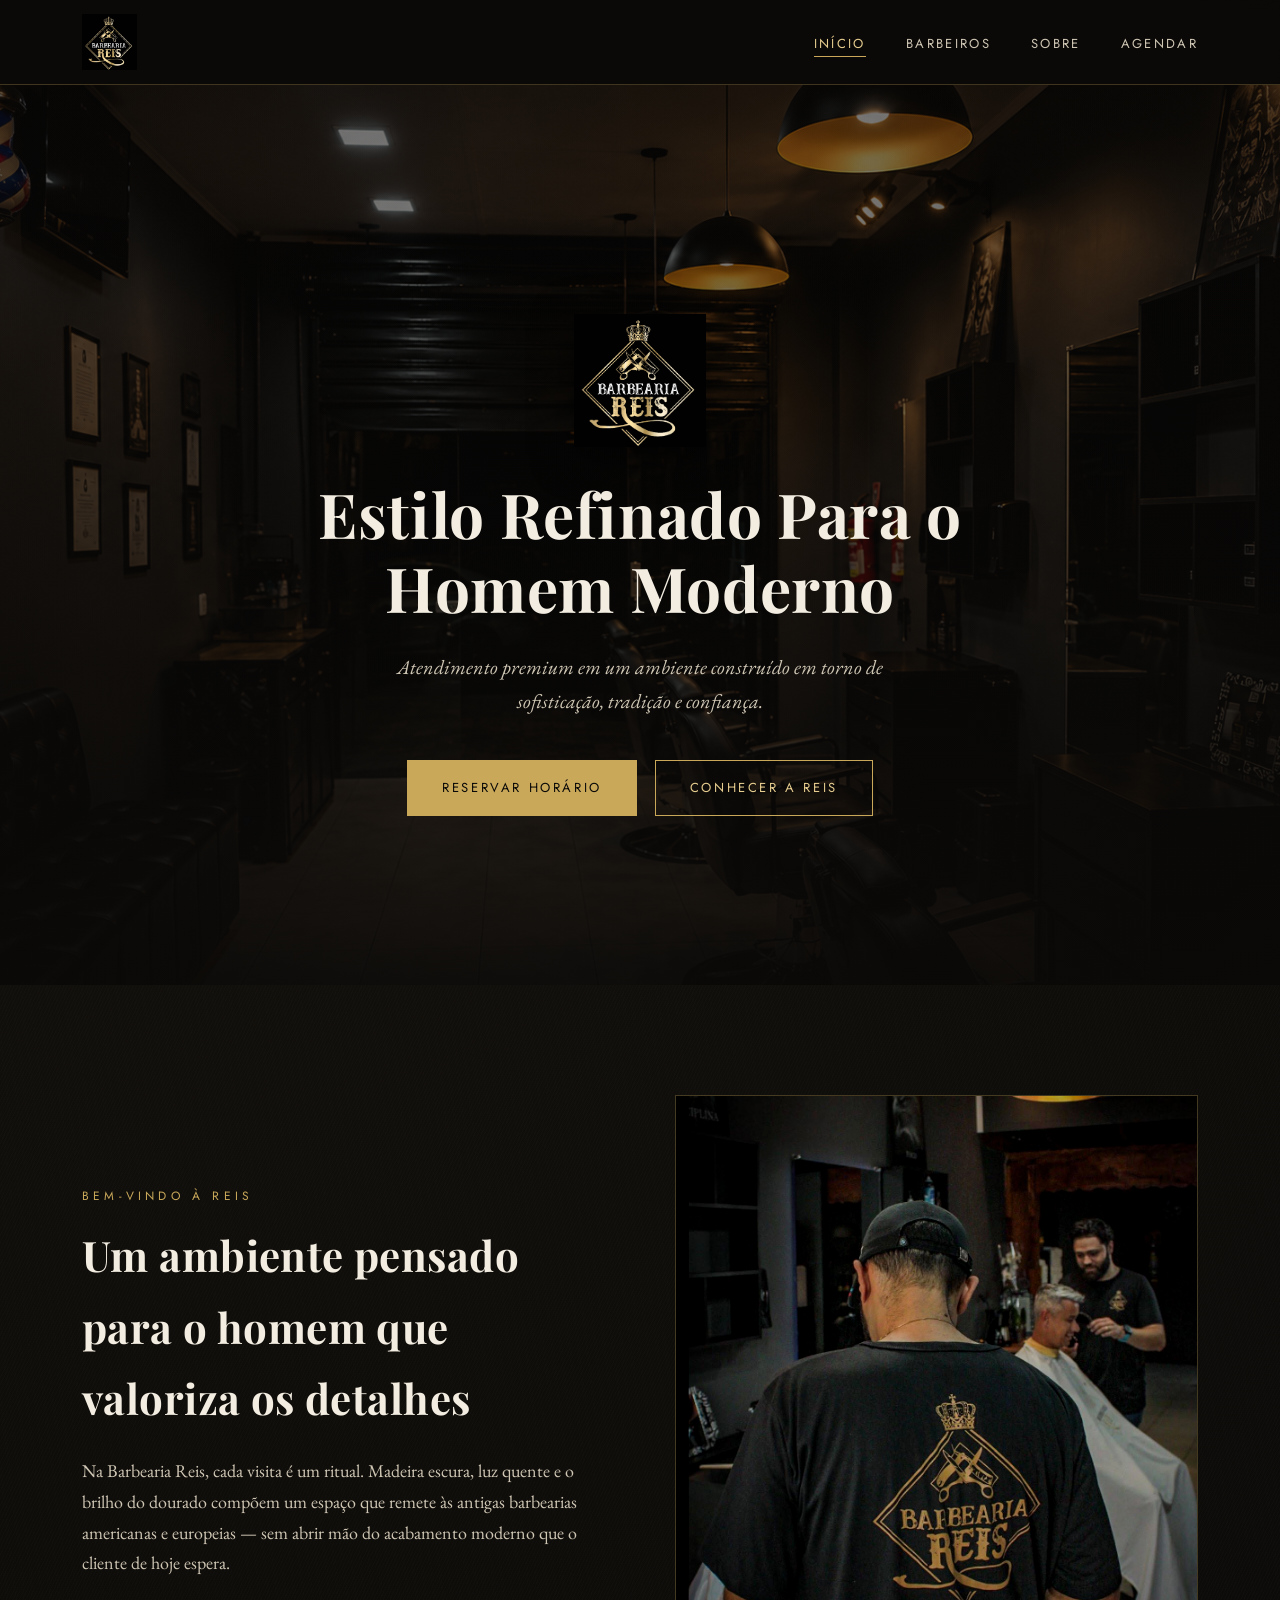
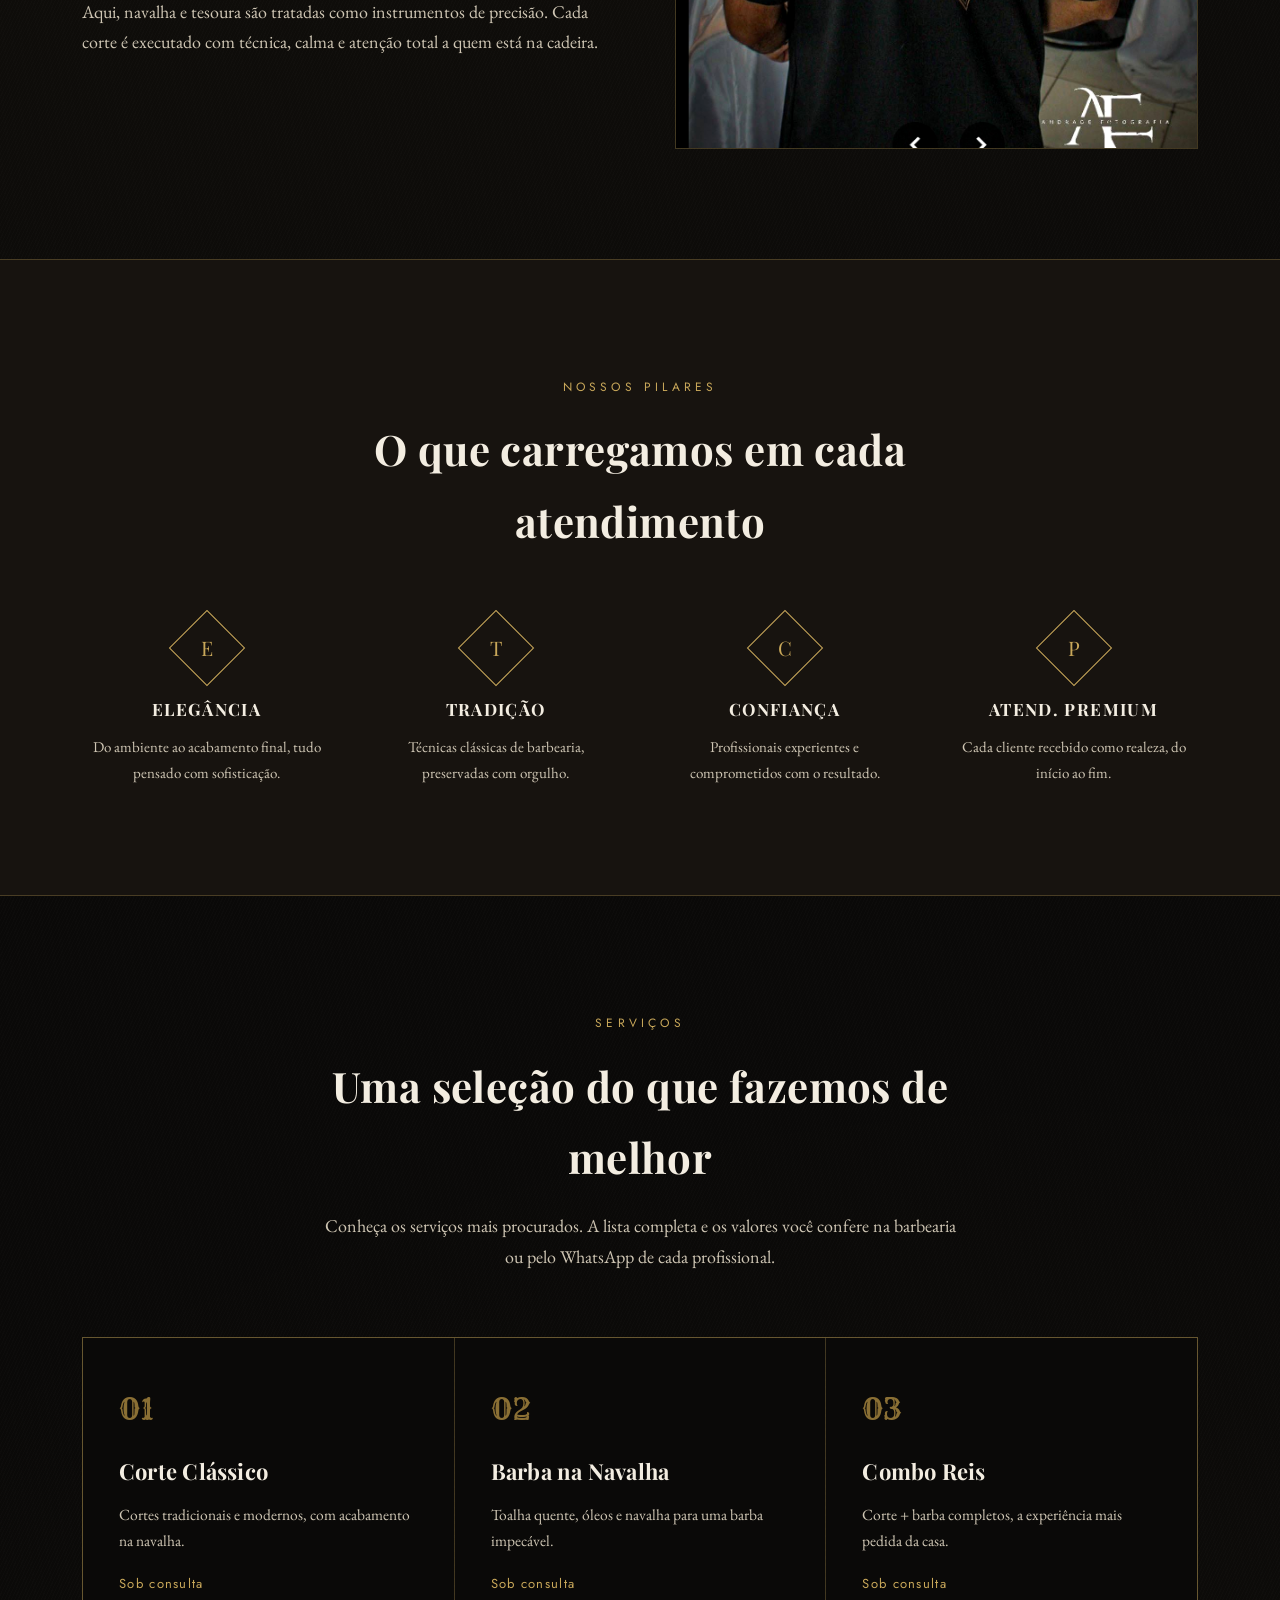
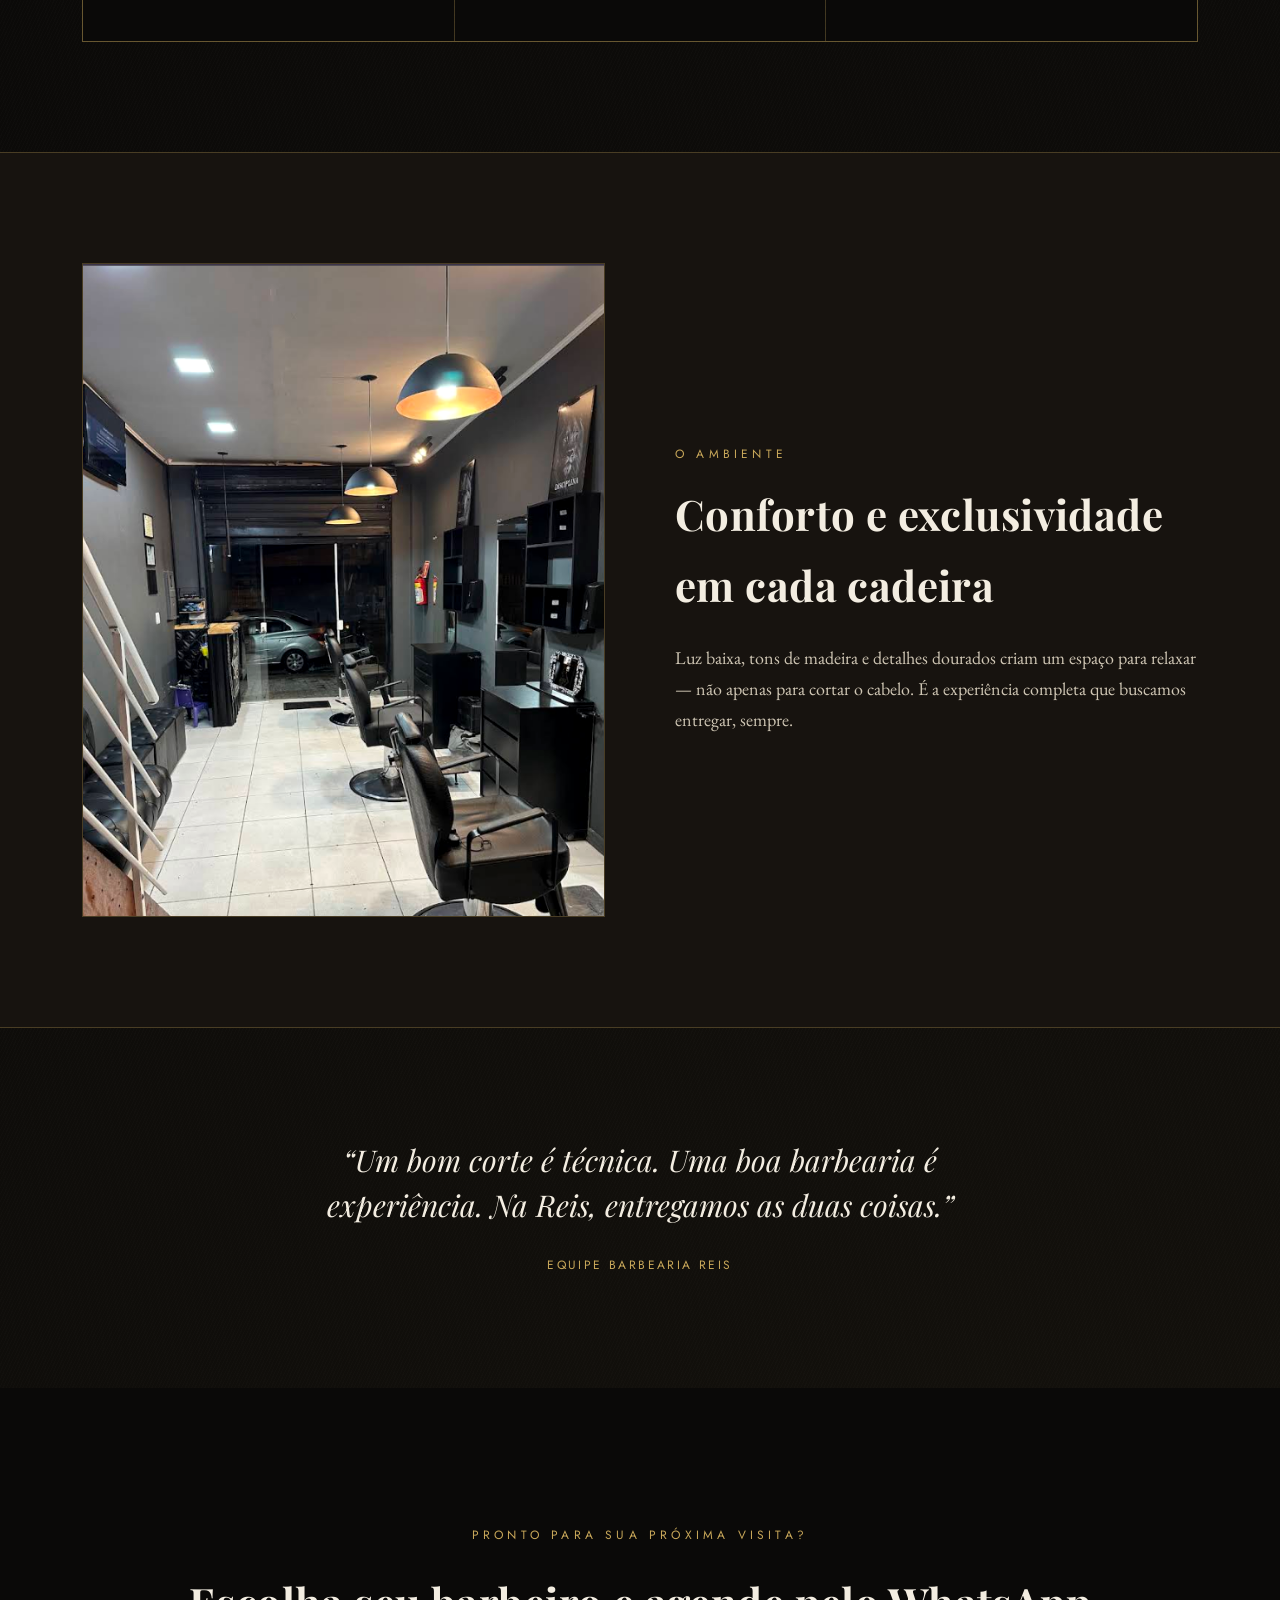
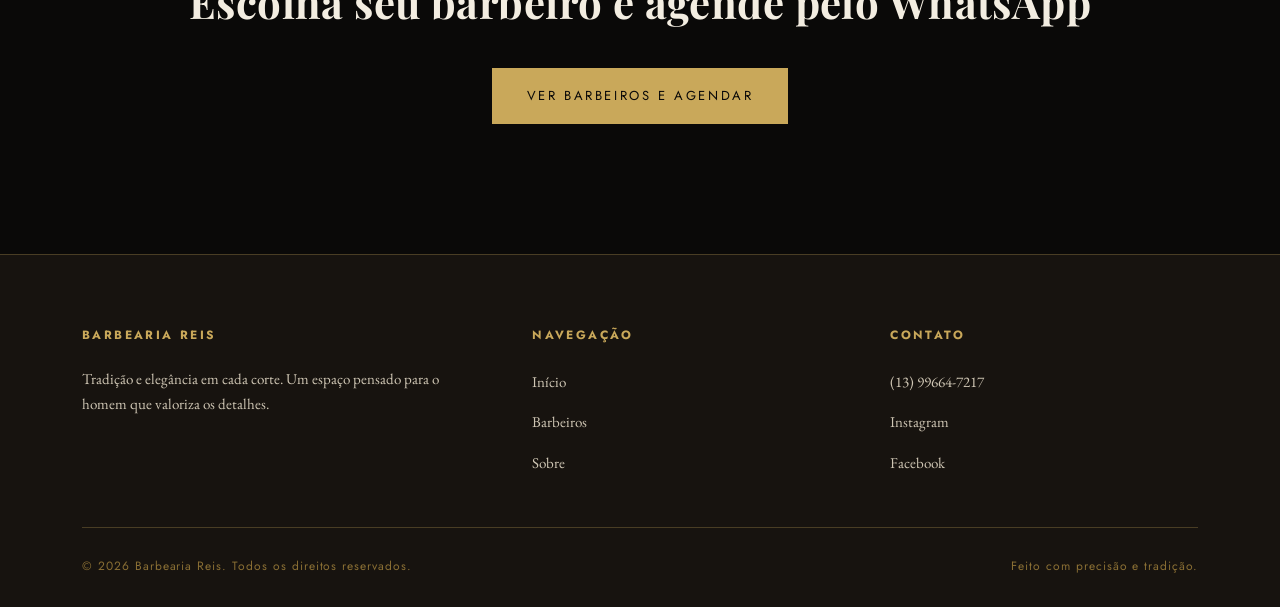
==== index.html @ 904b71c6 "Mudando de pasta todos os itens" ====
<!DOCTYPE html>
<html lang="pt-BR">
<head>
<meta charset="UTF-8">
<meta name="viewport" content="width=device-width, initial-scale=1.0">
<title>Barbearia Reis</title>
<meta name="description" content="Barbearia Reis: cortes clássicos, barba na navalha e atendimento premium. Tradição old school com acabamento moderno.">
<meta name="viewport" content="width=device-width, initial-scale=1.0">
<link rel="preconnect" href="https://fonts.googleapis.com">
<link href="https://fonts.googleapis.com/css2?family=Rye&family=Playfair+Display:wght@500;700;900&family=EB+Garamond:ital@0;1&family=Jost:wght@400;500&display=swap" rel="stylesheet">
<link rel="stylesheet" href="style.css">
</head>
<body class="textura">


<header class="cabecalho">
  <div class="container">
    <a href="index.html" class="marca pequena">
      <img src="img/logo.png" alt="Barbearia Reis" class="logo-cabecalho">
    </a>

    <nav class="navegacao">
      <ul>
        <li><a href="index.html" class="ativo">Início</a></li>
        <li><a href="barbeiros.html">Barbeiros</a></li>
        <li><a href="sobre.html">Sobre</a></li>
        <li><a href="barbeiros.html">Agendar</a></li>
      </ul>
    </nav>
    <button class="botao-menu" aria-label="Abrir menu">
      <svg width="18" height="14" viewBox="0 0 18 14" fill="none"><path d="M0 1H18M0 7H18M0 13H18" stroke="currentColor" stroke-width="1.6"/></svg>
    </button>
  </div>
</header>

<!-- HERO -->
<section class="hero">
  <div class="hero-fundo">
    <img src="img/fundo.png" alt="Interior da Barbearia Reis">
  </div>
  <div class="hero-overlay"></div>
  <div class="hero-conteudo container">
    <img src="img/logo.png" alt="Barbearia Reis" class="hero-logo">
    <h1 class="hero-titulo">Estilo Refinado Para o<br>Homem Moderno</h1>
    <p class="subtitulo">Atendimento premium em um ambiente construído em torno de sofisticação, tradição e confiança.</p>
    <div class="acoes">
      <a href="barbeiros.html" class="botao cheio">Reservar Horário</a>
      <a href="sobre.html" class="botao">Conhecer a Reis</a>
    </div>
  </div>
</section>

<!-- APRESENTAÇÃO -->
<section>
  <div class="container duas-colunas revelar">
    <div class="coluna-texto">
      <span class="eyebrow">Bem-vindo à Reis</span>
      <h2>Um ambiente pensado para o homem que valoriza os detalhes</h2>
      <p>Na Barbearia Reis, cada visita é um ritual. Madeira escura, luz quente e o brilho do dourado compõem um espaço que remete às antigas barbearias americanas e europeias — sem abrir mão do acabamento moderno que o cliente de hoje espera.</p>
      <p>Aqui, navalha e tesoura são tratadas como instrumentos de precisão. Cada corte é executado com técnica, calma e atenção total a quem está na cadeira.</p>
    </div>
    <div class="foto-real">
      <img src="img/segundafoto.png" alt="Barbeiro da Barbearia Reis atendendo um cliente">
    </div>
  </div>
</section>

<!-- VALORES -->
<section class="faixa">
  <div class="container">
    <div class="cabecalho-secao revelar">
      <span class="eyebrow">Nossos pilares</span>
      <h2>O que carregamos em cada atendimento</h2>
    </div>
    <div class="grade-valores revelar">
      <div class="valor">
        <div class="marcador"><span>E</span></div>
        <h3>Elegância</h3>
        <p>Do ambiente ao acabamento final, tudo pensado com sofisticação.</p>
      </div>
      <div class="valor">
        <div class="marcador"><span>T</span></div>
        <h3>Tradição</h3>
        <p>Técnicas clássicas de barbearia, preservadas com orgulho.</p>
      </div>
      <div class="valor">
        <div class="marcador"><span>C</span></div>
        <h3>Confiança</h3>
        <p>Profissionais experientes e comprometidos com o resultado.</p>
      </div>
      <div class="valor">
        <div class="marcador"><span>P</span></div>
        <h3>Atend. Premium</h3>
        <p>Cada cliente recebido como realeza, do início ao fim.</p>
      </div>
    </div>
  </div>
</section>

<!-- SERVIÇOS EM DESTAQUE -->
<section>
  <div class="container">
    <div class="cabecalho-secao revelar">
      <span class="eyebrow">Serviços</span>
      <h2>Uma seleção do que fazemos de melhor</h2>
      <p>Conheça os serviços mais procurados. A lista completa e os valores você confere na barbearia ou pelo WhatsApp de cada profissional.</p>
    </div>
    <div class="grade-servicos revelar">
      <div class="servico">
        <span class="numero">01</span>
        <h3>Corte Clássico</h3>
        <p>Cortes tradicionais e modernos, com acabamento na navalha.</p>
        <span class="preco">Sob consulta</span>
      </div>
      <div class="servico">
        <span class="numero">02</span>
        <h3>Barba na Navalha</h3>
        <p>Toalha quente, óleos e navalha para uma barba impecável.</p>
        <span class="preco">Sob consulta</span>
      </div>
      <div class="servico">
        <span class="numero">03</span>
        <h3>Combo Reis</h3>
        <p>Corte + barba completos, a experiência mais pedida da casa.</p>
        <span class="preco">Sob consulta</span>
      </div>
    </div>
  </div>
</section>

<!-- IMAGEM AMBIENTE -->
<section class="faixa">
  <div class="container duas-colunas inverter revelar">
    <div class="coluna-texto">
      <span class="eyebrow">O ambiente</span>
      <h2>Conforto e exclusividade em cada cadeira</h2>
      <p>Luz baixa, tons de madeira e detalhes dourados criam um espaço para relaxar — não apenas para cortar o cabelo. É a experiência completa que buscamos entregar, sempre.</p>
    </div>
    <div class="foto-real">
      <img src="img/ambiente.png" alt="Interior da Barbearia Reis">
    </div>
  </div>
</section>

<!-- CITAÇÃO -->
<section>
  <div class="container citacao revelar">
    <blockquote>“Um bom corte é técnica. Uma boa barbearia é experiência. Na Reis, entregamos as duas coisas.”</blockquote>
    <cite>Equipe Barbearia Reis</cite>
  </div>
</section>

<!-- CTA FINAL -->
<section class="cta-final">
  <div class="container revelar">
    <span class="eyebrow">Pronto para sua próxima visita?</span>
    <h2>Escolha seu barbeiro e agende pelo WhatsApp</h2>
    <a href="barbeiros.html" class="botao cheio">Ver barbeiros e agendar</a>
  </div>
</section>

<footer class="rodape">
  <div class="container">
    <div class="grade-rodape">
      <div>
        <h4>Barbearia Reis</h4>
        <p>Tradição e elegância em cada corte. Um espaço pensado para o homem que valoriza os detalhes.</p>
      </div>
      <div>
        <h4>Navegação</h4>
        <ul>
          <li><a href="index.html">Início</a></li>
          <li><a href="barbeiros.html">Barbeiros</a></li>
          <li><a href="sobre.html">Sobre</a></li>
        </ul>
      </div>
      <div>
        <h4>Contato</h4>
        <ul>
          <li><a href="tel:+5513996647217">(13) 99664-7217</a></li>
          <li><a href="https://instagram.com/barbeariareis" target="_blank" rel="noopener">Instagram</a></li>
          <li><a href="https://facebook.com/barbeariareis" target="_blank" rel="noopener">Facebook</a></li>
        </ul>
      </div>
    </div>
    <div class="rodape-baixo">
      <span>© 2026 Barbearia Reis. Todos os direitos reservados.</span>
      <span>Feito com precisão e tradição.</span>
    </div>
  </div>
</footer>

<script src="script.js"></script>
</body>
</html>
---- style.css ----
/* =========================================================
   BARBEARIA REIS — Design tokens
   Preto/Dourado/Branco — old school premium
   ========================================================= */
:root{
  --preto: #0a0908;
  --preto-suave: #17130f;
  --preto-carta: #1d1712;
  --madeira: #2b1f16;
  --dourado: #c9a85a;
  --dourado-claro: #e6cd8f;
  --dourado-fosco: #8a6f34;
  --branco: #f3ede1;
  --branco-suave: #cfc6b4;
  --linha: rgba(201,168,90,0.28);

  --fonte-vintage: "Rye", "Georgia", serif;
  --fonte-classica: "Playfair Display", "Georgia", serif;
  --fonte-corpo: "EB Garamond", Georgia, serif;
  --fonte-utilitaria: "Jost", Arial, sans-serif;

  --largura-max: 1180px;
}

*, *::before, *::after{ box-sizing: border-box; }
html{ scroll-behavior: smooth; }

body{
  margin: 0;
  background: var(--preto);
  color: var(--branco-suave);
  font-family: var(--fonte-corpo);
  font-size: 18px;
  line-height: 1.7;
  -webkit-font-smoothing: antialiased;
}

img{ max-width: 100%; display:block; }
a{ color: inherit; text-decoration: none; }

::selection{ background: var(--dourado); color: var(--preto); }

/* respect reduced motion */
@media (prefers-reduced-motion: reduce){
  *{ animation-duration: 0.001ms !important; transition-duration: 0.001ms !important; }
}

/* textura sutil de fundo (imitação de couro/madeira escura) */
.textura{
  background-image:
    radial-gradient(circle at 20% 10%, rgba(201,168,90,0.05), transparent 40%),
    radial-gradient(circle at 85% 90%, rgba(201,168,90,0.05), transparent 45%),
    repeating-linear-gradient(115deg, rgba(255,255,255,0.012) 0px, rgba(255,255,255,0.012) 1px, transparent 1px, transparent 3px);
}

.container{
  max-width: var(--largura-max);
  margin: 0 auto;
  padding: 0 32px;
}

.eyebrow{
  font-family: var(--fonte-utilitaria);
  text-transform: uppercase;
  letter-spacing: 0.35em;
  font-size: 12px;
  color: var(--dourado);
}

.divisor-arabesco{
  width: 130px;
  height: 34px;
  margin: 18px auto 0;
  opacity: 0.9;
}
.divisor-arabesco svg{ width:100%; height:100%; }
.divisor-arabesco.esquerda{ margin: 18px 0 0; }

h1,h2,h3{
  font-family: var(--fonte-classica);
  color: var(--branco);
  font-weight: 700;
  margin: 0;
  letter-spacing: 0.01em;
}

h2{ font-size: clamp(28px, 3.4vw, 42px); }
h3{ font-size: 22px; }

p{ margin: 0 0 1em; }
p:last-child{ margin-bottom: 0; }

.botao{
  display: inline-flex;
  align-items: center;
  gap: 10px;
  font-family: var(--fonte-utilitaria);
  text-transform: uppercase;
  letter-spacing: 0.2em;
  font-size: 13px;
  padding: 16px 34px;
  border: 1px solid var(--dourado);
  color: var(--dourado-claro);
  background: transparent;
  cursor: pointer;
  transition: background 0.35s ease, color 0.35s ease, transform 0.25s ease;
  white-space: nowrap;
}
.botao:hover{
  background: var(--dourado);
  color: var(--preto);
  transform: translateY(-2px);
}
.botao.cheio{
  background: var(--dourado);
  color: var(--preto);
}
.botao.cheio:hover{
  background: var(--dourado-claro);
}

/* =========================================================
   MARCA / LOGO
   ========================================================= */
.marca{
  display: flex;
  flex-direction: column;
  align-items: center;
  text-align: center;
}
.marca .coroa{ width: 46px; height: auto; color: var(--dourado); margin-bottom: 6px; }
.marca .moldura{
  position: relative;
  width: 190px;
  height: 190px;
  display: grid;
  place-items: center;
}
.marca .moldura svg{ position:absolute; inset:0; width:100%; height:100%; }
.marca .ferramentas{ width: 70px; height: 70px; color: var(--dourado); position:relative; z-index: 2; }
.marca .palavra-barbearia{
  font-family: var(--fonte-utilitaria);
  letter-spacing: 0.55em;
  font-size: 13px;
  color: var(--branco-suave);
  margin-top: 14px;
  padding-left: 0.55em; /* compensa letter-spacing no fim */
}
.marca .palavra-reis{
  font-family: var(--fonte-vintage);
  font-size: 64px;
  line-height: 1;
  color: var(--dourado);
  margin-top: 2px;
  text-shadow: 0 2px 0 rgba(0,0,0,0.4);
}

/* versão pequena, usada no cabeçalho */
.marca.pequena{ flex-direction: row; gap: 12px; text-align: left; }
.marca.pequena .moldura{ width: 44px; height: 44px; }
.marca.pequena .ferramentas{ width: 20px; height: 20px; }
.marca.pequena .coroa{ width: 16px; margin: 0; position:absolute; top:-11px; left:50%; transform: translateX(-50%); }
.marca.pequena .moldura{ position: relative; }
.marca.pequena .texto{ display:flex; flex-direction: column; line-height:1.1; }
.marca.pequena .palavra-barbearia{ margin:0; font-size: 9px; letter-spacing:0.35em; padding-left:0.35em;}
.marca.pequena .palavra-reis{ font-size: 22px; margin:0; }

/* logotipo real (imagem enviada pelo cliente) */
.logo-cabecalho{ height: 56px; width: auto; display:block; }
@media (max-width: 600px){ .logo-cabecalho{ height: 46px; } }

/* fotos reais da barbearia, no lugar dos placeholders */
.foto-real{
  border: 1px solid var(--linha);
  overflow: hidden;
  min-height: 320px;
  aspect-ratio: 4/5;
}
.foto-real img{
  width: 100%;
  height: 100%;
  object-fit: cover;
  filter: saturate(1.05) contrast(1.05);
}
@media (max-width: 900px){ .foto-real{ aspect-ratio: 16/10; } }

/* =========================================================
   CABEÇALHO
   ========================================================= */
.topo-info{
  background: var(--preto);
  border-bottom: 1px solid var(--linha);
  font-family: var(--fonte-utilitaria);
  font-size: 12px;
  letter-spacing: 0.12em;
  color: var(--branco-suave);
}
.topo-info .container{
  display: flex;
  justify-content: space-between;
  align-items: center;
  padding-top: 8px;
  padding-bottom: 8px;
  gap: 16px;
}
.topo-info .redes{ display:flex; gap: 18px; }
.topo-info a:hover{ color: var(--dourado); }

header.cabecalho{
  position: sticky;
  top: 0;
  z-index: 50;
  background: rgba(10,9,8,0.92);
  backdrop-filter: blur(6px);
  border-bottom: 1px solid var(--linha);
}
header.cabecalho .container{
  display: flex;
  align-items: center;
  justify-content: space-between;
  padding-top: 14px;
  padding-bottom: 14px;
}
nav.navegacao ul{
  list-style: none;
  display: flex;
  gap: 40px;
  margin: 0;
  padding: 0;
}
nav.navegacao a{
  font-family: var(--fonte-utilitaria);
  text-transform: uppercase;
  font-size: 13px;
  letter-spacing: 0.18em;
  color: var(--branco-suave);
  position: relative;
  padding-bottom: 4px;
}
nav.navegacao a::after{
  content:"";
  position:absolute;
  left:0; right:0; bottom:0;
  height:1px;
  background: var(--dourado);
  transform: scaleX(0);
  transform-origin: right;
  transition: transform 0.3s ease;
}
nav.navegacao a:hover::after,
nav.navegacao a.ativo::after{ transform: scaleX(1); transform-origin: left; }
nav.navegacao a.ativo{ color: var(--dourado-claro); }

.botao-menu{
  display:none;
  background:none;
  border: 1px solid var(--dourado);
  color: var(--dourado);
  width: 42px;
  height: 42px;
  align-items:center;
  justify-content:center;
  cursor:pointer;
}

@media (max-width: 860px){
  nav.navegacao{
    position: fixed;
    inset: 0;
    top: 0;
    background: var(--preto);
    display: flex;
    align-items: center;
    justify-content: center;
    transform: translateY(-110%);
    transition: transform 0.4s ease;
    z-index: 49;
  }
  nav.navegacao.aberta{ transform: translateY(0); }
  nav.navegacao ul{ flex-direction: column; text-align:center; gap: 30px; }
  nav.navegacao a{ font-size: 18px; }
  .botao-menu{ display:flex; }
}

/* =========================================================
   HERO
   ========================================================= */
.hero{
  min-height: 100vh;
  display:flex;
  align-items:center;
  justify-content:center;
  text-align:center;
  position: relative;
  overflow: hidden;
  padding: 150px 20px 90px;
}
.hero .hero-fundo{
  position:absolute;
  inset:0;
  min-height: 0;
  border: none;
  font-size: 12px;
  letter-spacing: 0.4em;
}
.hero .hero-fundo img{
  width:100%; height:100%; object-fit: cover;
}
.hero-overlay{
  position:absolute;
  inset:0;
  background:
    linear-gradient(180deg, rgba(10,9,8,0.35) 0%, rgba(10,9,8,0.55) 45%, rgba(10,9,8,0.94) 100%),
    radial-gradient(ellipse at 50% 40%, rgba(10,9,8,0.05) 0%, rgba(10,9,8,0.55) 100%);
}
.hero-conteudo{
  position: relative;
  z-index: 2;
  display:flex;
  flex-direction: column;
  align-items:center;
}
.hero-logo{
  width: 132px;
  height:auto;
  margin-bottom: 30px;
  filter: drop-shadow(0 8px 20px rgba(0,0,0,0.65));
}
.hero-titulo{
  font-family: var(--fonte-classica);
  font-weight: 700;
  color: var(--branco);
  font-size: clamp(34px, 5.2vw, 62px);
  line-height: 1.18;
  margin: 0;
}
.hero .subtitulo{
  font-family: var(--fonte-corpo);
  font-style: italic;
  color: var(--branco-suave);
  font-size: clamp(16px, 2vw, 20px);
  max-width: 560px;
  margin: 26px auto 0;
}
.hero .acoes{
  margin-top: 42px;
  display:flex;
  gap: 18px;
  justify-content:center;
  flex-wrap: wrap;
}
@media (max-width: 600px){
  .hero{ padding-top: 120px; }
  .hero-logo{ width: 100px; }
}

/* =========================================================
   PLACEHOLDER DE IMAGEM
   ========================================================= */
.imagem-placeholder{
  border: 1px dashed var(--linha);
  background: var(--preto-suave);
  color: var(--dourado-fosco);
  font-family: var(--fonte-utilitaria);
  text-transform: uppercase;
  letter-spacing: 0.3em;
  font-size: 12px;
  display:flex;
  align-items:center;
  justify-content:center;
  min-height: 320px;
  width: 100%;
}

/* =========================================================
   SEÇÕES GERAIS
   ========================================================= */
section{ padding: 110px 0; position: relative; }
.cabecalho-secao{ text-align:center; max-width: 640px; margin: 0 auto 64px; }
.cabecalho-secao h2{ margin-top: 14px; }
.cabecalho-secao p{ margin-top: 18px; color: var(--branco-suave); }

.faixa{ background: var(--preto-suave); border-top: 1px solid var(--linha); border-bottom: 1px solid var(--linha); }

/* valores */
.grade-valores{
  display:grid;
  grid-template-columns: repeat(4, 1fr);
  gap: 40px;
}
.valor{ text-align:center; padding: 0 10px; }
.valor .marcador{
  width: 54px; height:54px;
  margin: 0 auto 20px;
  border: 1px solid var(--dourado);
  transform: rotate(45deg);
  display:grid; place-items:center;
}
.valor .marcador span{ transform: rotate(-45deg); color: var(--dourado); font-family: var(--fonte-classica); font-size: 20px; }
.valor h3{ font-size: 17px; text-transform: uppercase; letter-spacing: 0.08em; }
.valor p{ font-size: 15px; color: var(--branco-suave); margin-top: 10px; }

@media (max-width: 900px){
  .grade-valores{ grid-template-columns: repeat(2, 1fr); }
}
@media (max-width: 540px){
  .grade-valores{ grid-template-columns: 1fr; }
}

/* apresentação / duas colunas */
.duas-colunas{
  display:grid;
  grid-template-columns: 1fr 1fr;
  gap: 70px;
  align-items:center;
}
.duas-colunas.inverter .coluna-texto{ order: 2; }
@media (max-width: 900px){
  .duas-colunas{ grid-template-columns: 1fr; gap: 40px; }
  .duas-colunas.inverter .coluna-texto{ order: 0; }
}
.coluna-texto .eyebrow{ display:block; margin-bottom: 14px; }
.coluna-texto h2{ margin-bottom: 22px; }
.coluna-texto p{ color: var(--branco-suave); }

/* serviços */
.grade-servicos{
  display:grid;
  grid-template-columns: repeat(3, 1fr);
  gap: 1px;
  background: var(--linha);
  border: 1px solid var(--linha);
}
.servico{
  background: var(--preto);
  padding: 46px 36px;
  transition: background 0.3s ease;
}
.servico:hover{ background: var(--preto-carta); }
.servico .numero{
  font-family: var(--fonte-vintage);
  color: var(--dourado-fosco);
  font-size: 30px;
  display:block;
  margin-bottom: 18px;
}
.servico h3{ margin-bottom: 12px; }
.servico p{ color: var(--branco-suave); font-size: 15.5px; }
.servico .preco{ display:block; margin-top: 18px; font-family: var(--fonte-utilitaria); letter-spacing: 0.1em; color: var(--dourado); font-size: 13px; }

@media (max-width: 860px){
  .grade-servicos{ grid-template-columns: 1fr; }
}

/* citação */
.citacao{
  max-width: 760px;
  margin: 0 auto;
  text-align:center;
}
.citacao blockquote{
  font-family: var(--fonte-classica);
  font-style: italic;
  font-size: clamp(22px, 2.6vw, 30px);
  color: var(--branco);
  margin: 0 0 20px;
  line-height: 1.5;
}
.citacao cite{
  font-family: var(--fonte-utilitaria);
  font-style: normal;
  letter-spacing: 0.2em;
  text-transform: uppercase;
  font-size: 12px;
  color: var(--dourado);
}

/* CTA final */
.cta-final{
  text-align:center;
  padding: 130px 0;
  background:
    linear-gradient(var(--preto), var(--preto)) padding-box,
    var(--preto);
  position: relative;
}
.cta-final h2{ margin: 18px 0 30px; }

/* =========================================================
   RODAPÉ
   ========================================================= */
footer.rodape{
  background: var(--preto-suave);
  border-top: 1px solid var(--linha);
  padding: 70px 0 30px;
}
.grade-rodape{
  display:grid;
  grid-template-columns: 1.3fr 1fr 1fr;
  gap: 50px;
  padding-bottom: 50px;
  border-bottom: 1px solid var(--linha);
}
.grade-rodape h4{
  font-family: var(--fonte-utilitaria);
  text-transform: uppercase;
  letter-spacing: 0.2em;
  font-size: 12px;
  color: var(--dourado);
  margin: 0 0 20px;
}
.grade-rodape p, .grade-rodape a{ font-size: 15px; color: var(--branco-suave); }
.grade-rodape ul{ list-style:none; margin:0; padding:0; display:flex; flex-direction:column; gap:10px; }
.grade-rodape a:hover{ color: var(--dourado); }
.rodape-baixo{
  padding-top: 28px;
  display:flex;
  justify-content: space-between;
  flex-wrap: wrap;
  gap: 10px;
  font-family: var(--fonte-utilitaria);
  font-size: 12px;
  letter-spacing: 0.08em;
  color: var(--dourado-fosco);
}
@media (max-width: 860px){
  .grade-rodape{ grid-template-columns: 1fr; gap: 34px; }
}

/* =========================================================
   PÁGINA BARBEIROS
   ========================================================= */
.faixa-titulo{
  padding: 200px 0 90px;
  text-align:center;
  background: radial-gradient(ellipse at 50% -20%, #201811 0%, var(--preto) 60%);
  border-bottom: 1px solid var(--linha);
}
.faixa-titulo p{ max-width: 560px; margin: 20px auto 0; color: var(--branco-suave); }

.grade-barbeiros{
  display:grid;
  grid-template-columns: repeat(3, 1fr);
  gap: 40px;
}
@media (max-width: 980px){ .grade-barbeiros{ grid-template-columns: 1fr; max-width: 460px; margin: 0 auto; } }

.cartao-barbeiro{
  border: 1px solid var(--linha);
  background: var(--preto-carta);
  display:flex;
  flex-direction: column;
}
.cartao-barbeiro .foto{ aspect-ratio: 4/5; }
.cartao-barbeiro .info{ padding: 30px 28px 34px; text-align:center; flex:1; display:flex; flex-direction:column; }
.cartao-barbeiro .especialidade{
  font-family: var(--fonte-utilitaria);
  text-transform: uppercase;
  letter-spacing: 0.16em;
  font-size: 11.5px;
  color: var(--dourado);
  margin-bottom: 10px;
}
.cartao-barbeiro h3{ font-size: 26px; margin-bottom: 6px; }
.cartao-barbeiro .experiencia{
  font-family: var(--fonte-corpo);
  font-style: italic;
  color: var(--branco-suave);
  font-size: 15px;
  margin-bottom: 18px;
}
.cartao-barbeiro .bio{ font-size: 15px; color: var(--branco-suave); margin-bottom: 26px; }
.cartao-barbeiro .botao{ justify-content:center; margin-top: auto; }
.cartao-barbeiro .botao svg{ width: 16px; height:16px; }

/* =========================================================
   PÁGINA SOBRE
   ========================================================= */
.linha-tempo{
  display:grid;
  grid-template-columns: 90px 1fr;
  gap: 26px;
  max-width: 720px;
  margin: 0 auto;
}
.marco{ display:contents; }
.marco .ano{
  font-family: var(--fonte-vintage);
  color: var(--dourado);
  font-size: 26px;
  text-align:right;
  padding-top: 4px;
}
.marco .conteudo{
  border-left: 1px solid var(--linha);
  padding: 2px 0 44px 26px;
  position: relative;
}
.marco .conteudo::before{
  content:"";
  position:absolute;
  left:-5px; top: 8px;
  width:9px; height:9px;
  background: var(--dourado);
  transform: rotate(45deg);
}
.marco:last-child .conteudo{ padding-bottom: 4px; border-left-color: transparent; }
.marco h3{ font-size: 19px; margin-bottom: 8px; }
.marco p{ font-size: 15.5px; color: var(--branco-suave); }

.grade-diferenciais{
  display:grid;
  grid-template-columns: repeat(2, 1fr);
  gap: 1px;
  background: var(--linha);
  border: 1px solid var(--linha);
}
.diferencial{ background: var(--preto); padding: 40px; }
.diferencial h3{ font-size: 18px; margin-bottom: 10px; }
.diferencial p{ font-size: 15px; color: var(--branco-suave); }
@media (max-width: 760px){ .grade-diferenciais{ grid-template-columns: 1fr; } }

.grade-contato{
  display:grid;
  grid-template-columns: 1fr 1fr;
  gap: 60px;
  align-items: start;
}
.lista-contato{ list-style:none; margin:0; padding:0; display:flex; flex-direction:column; gap: 22px; }
.lista-contato li{ display:flex; gap: 16px; align-items:flex-start; }
.lista-contato svg{ width:20px; height:20px; color: var(--dourado); flex-shrink:0; margin-top:3px; }
.lista-contato strong{ display:block; color: var(--branco); font-family: var(--fonte-utilitaria); text-transform: uppercase; font-size: 12px; letter-spacing: 0.1em; margin-bottom: 4px; }
@media (max-width: 860px){ .grade-contato{ grid-template-columns: 1fr; } }

/* reveal on scroll */
.revelar{ opacity: 0; transform: translateY(24px); transition: opacity 0.8s ease, transform 0.8s ease; }
.revelar.visivel{ opacity: 1; transform: translateY(0); }
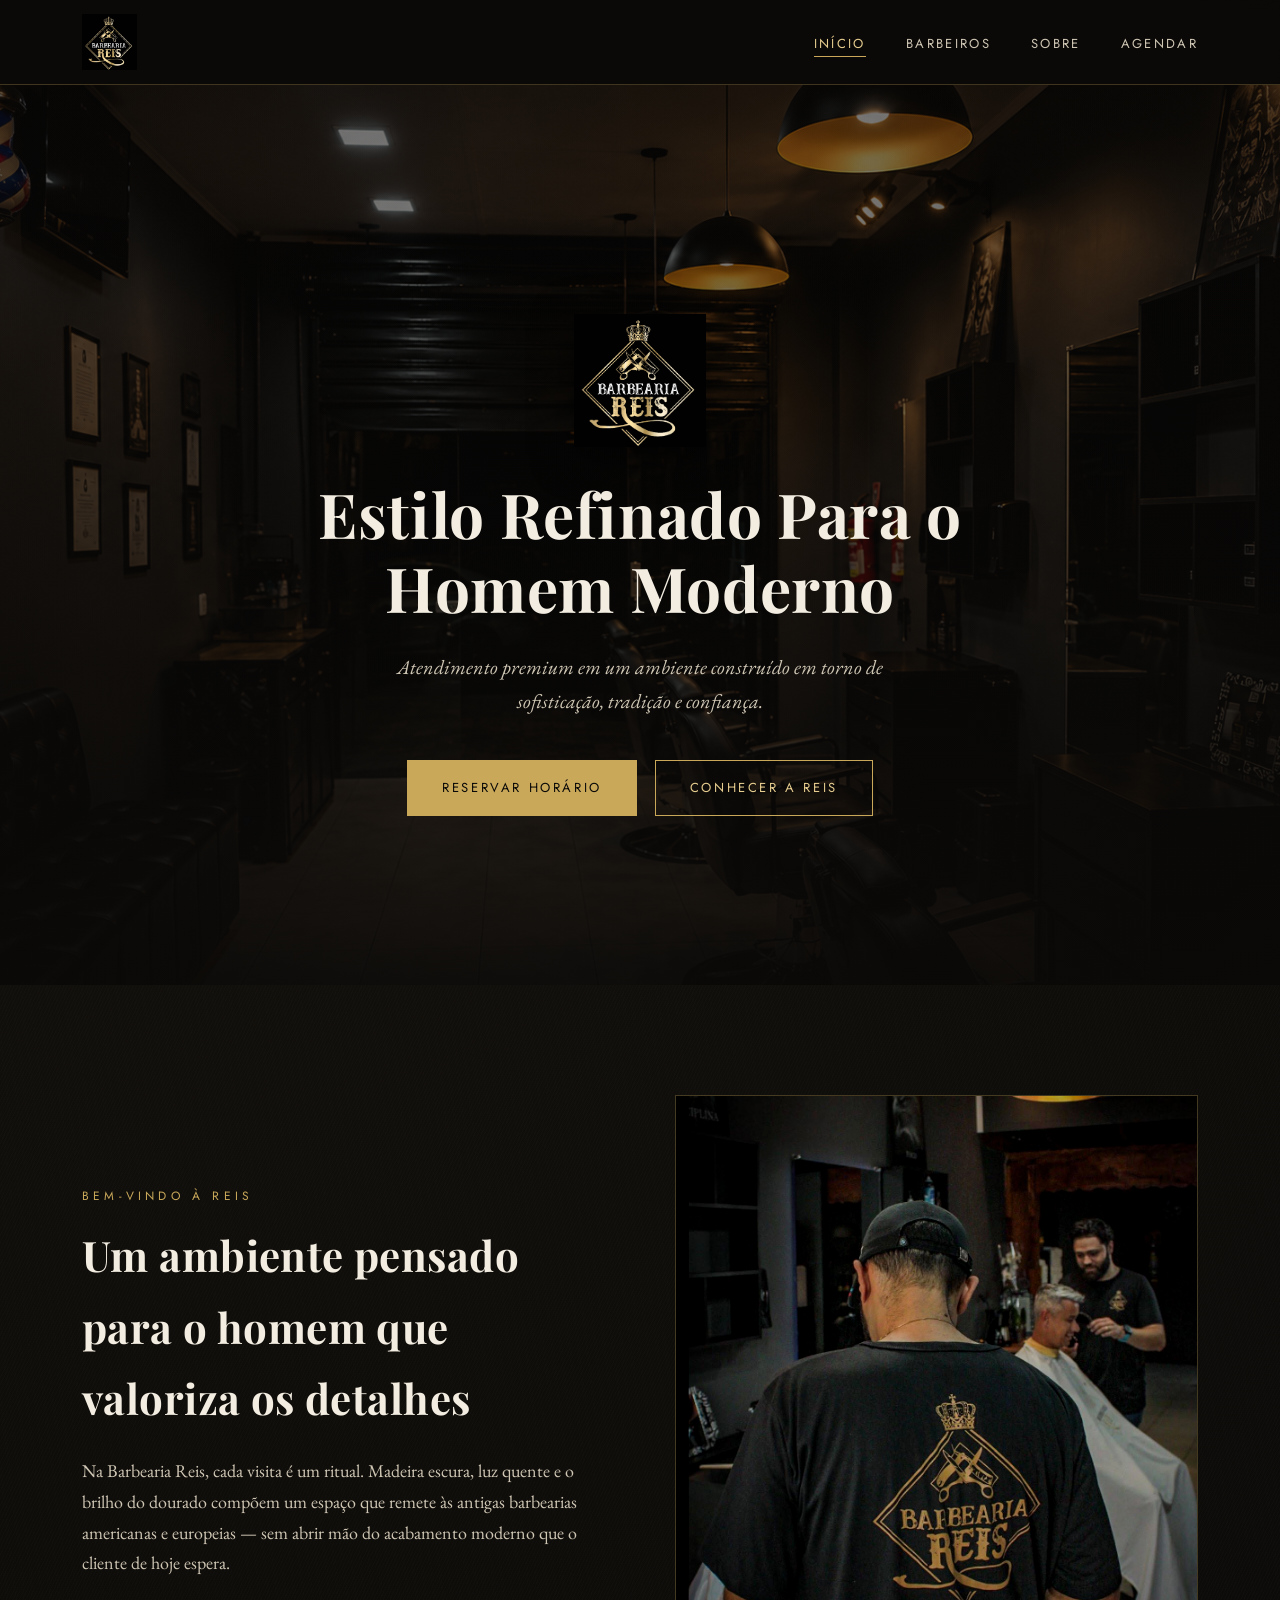
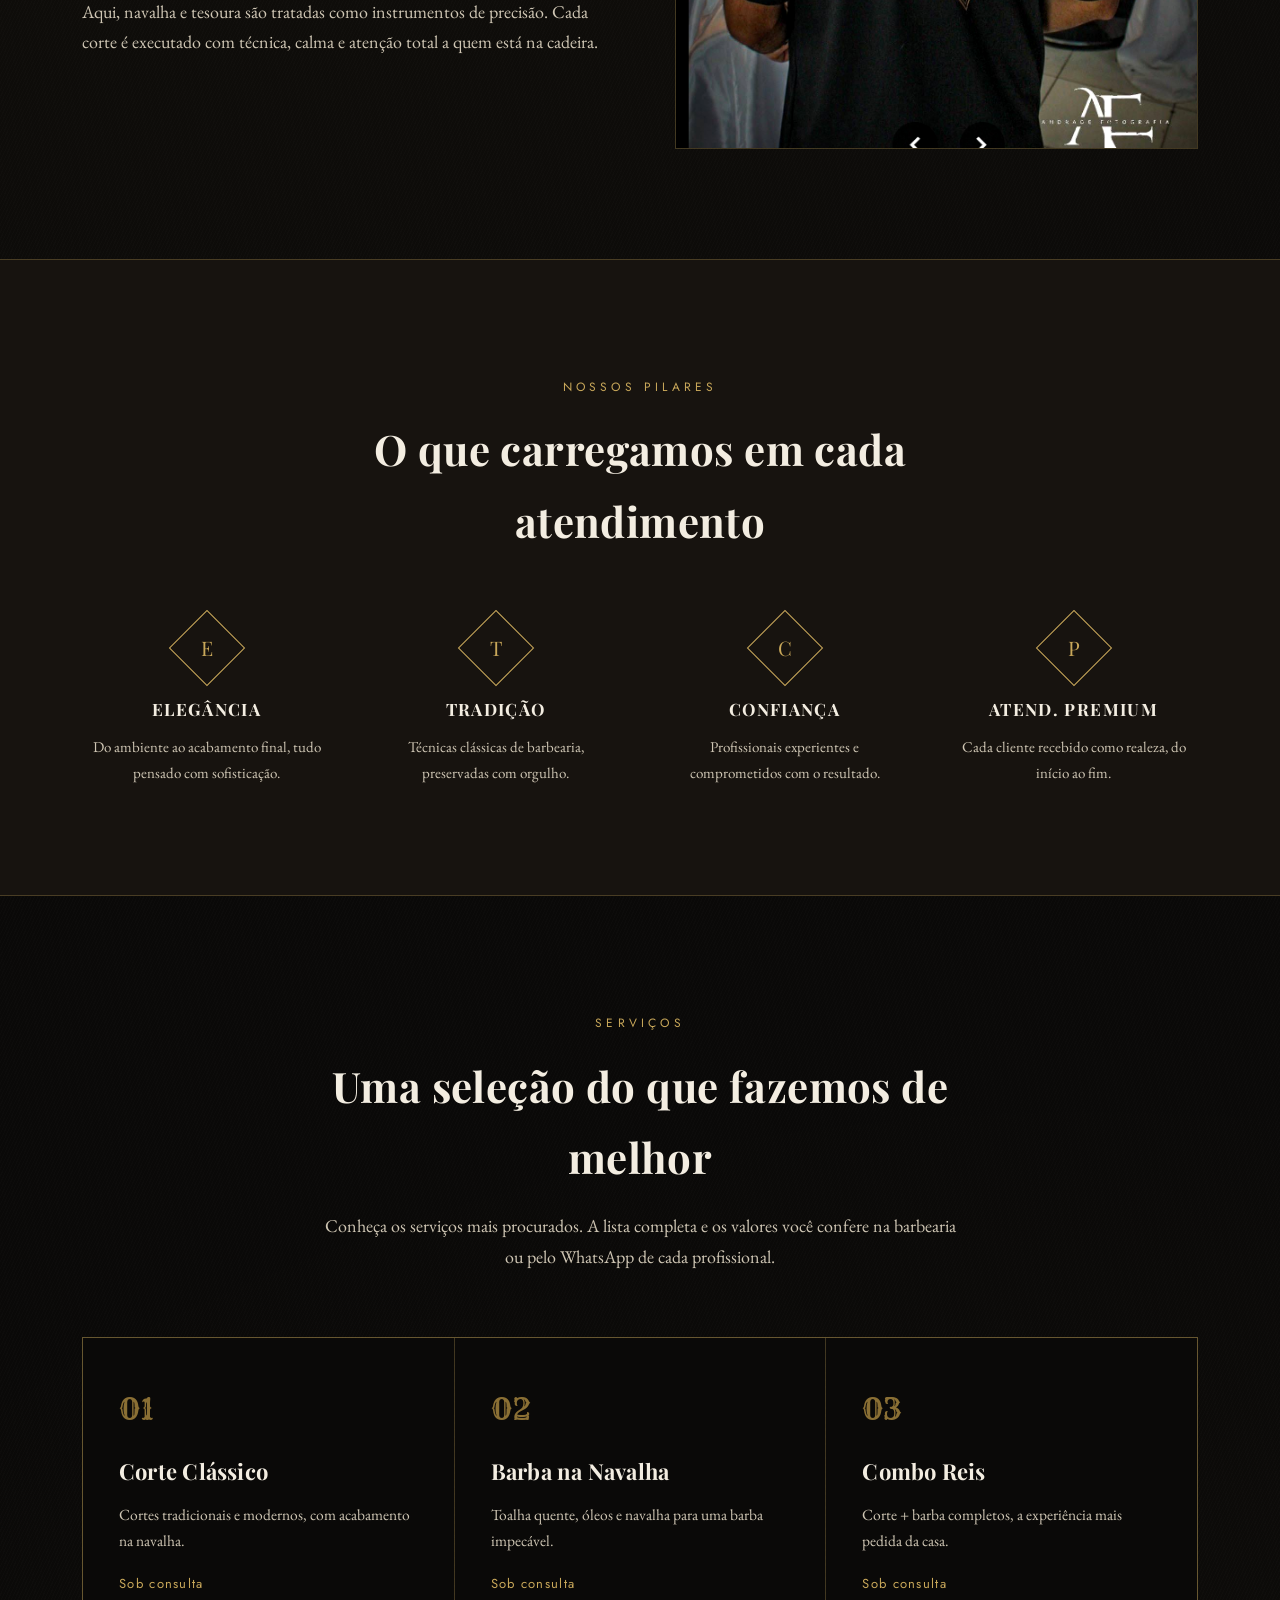
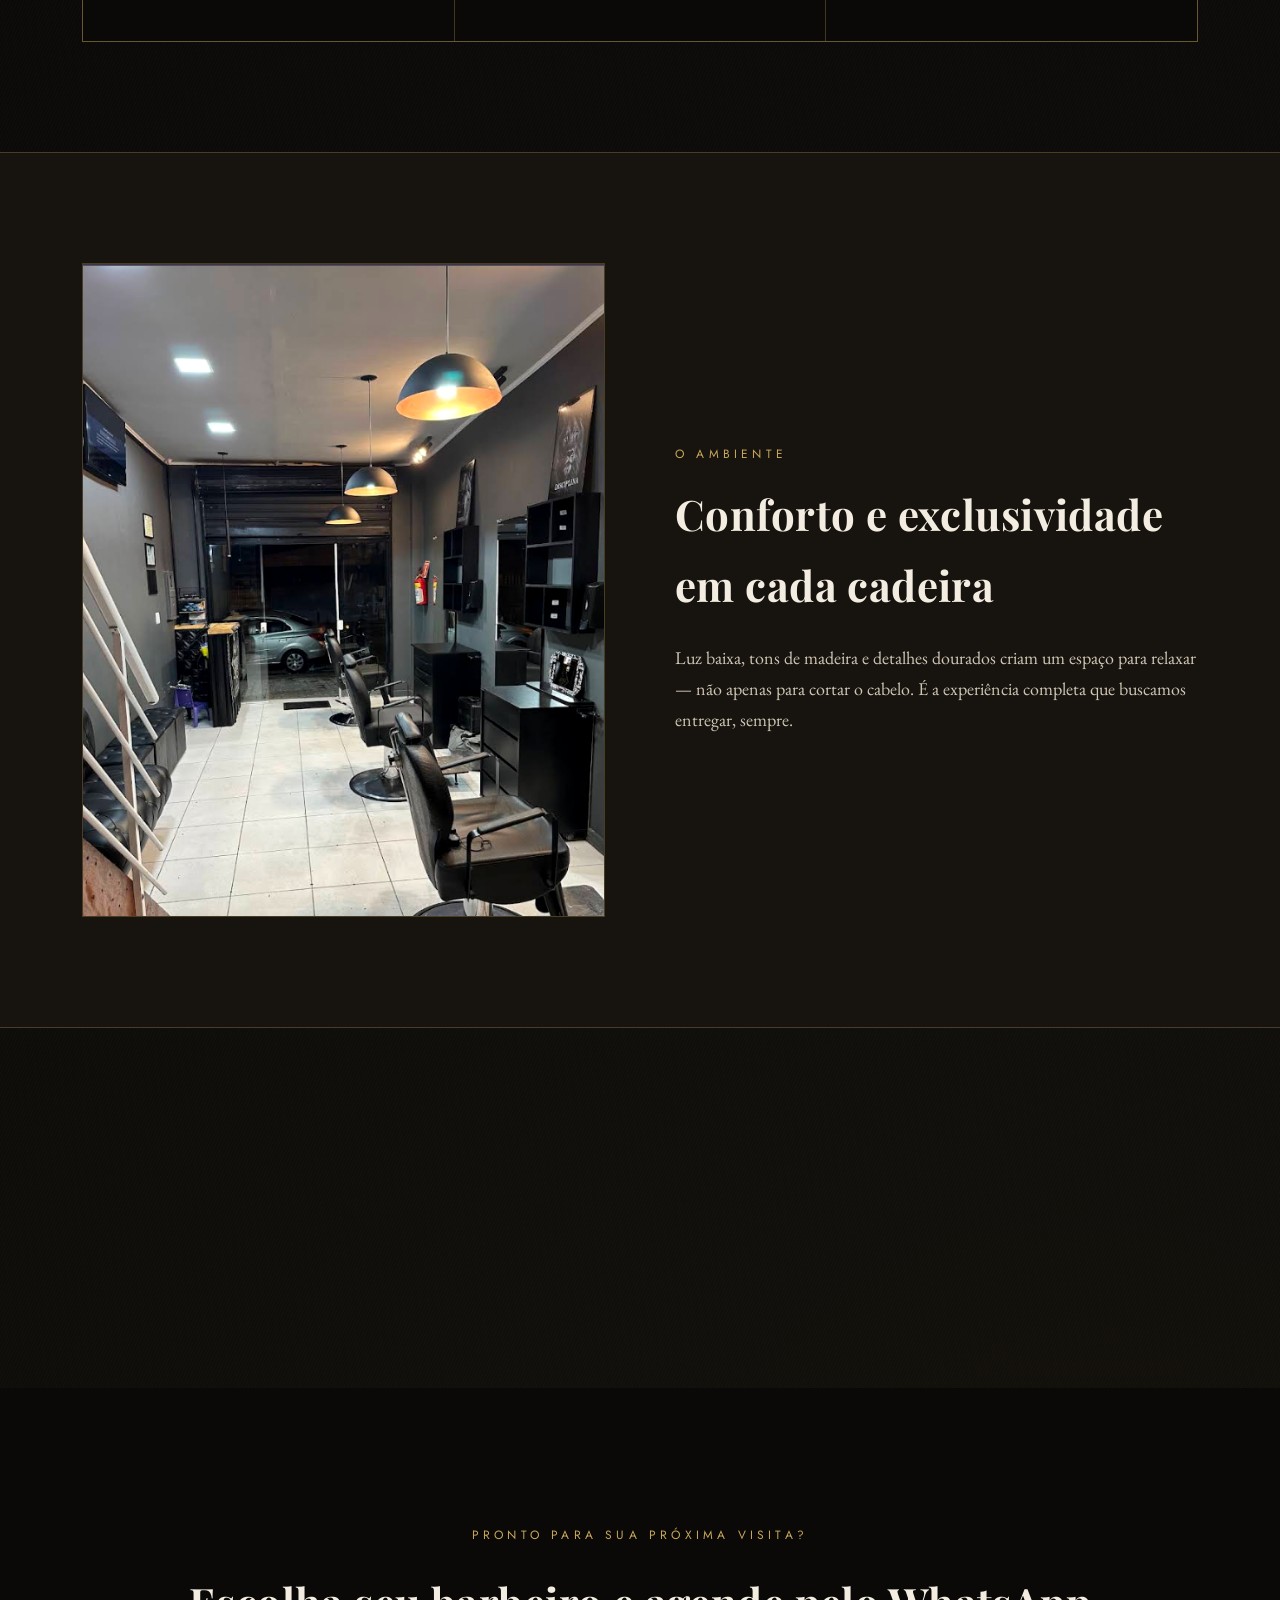
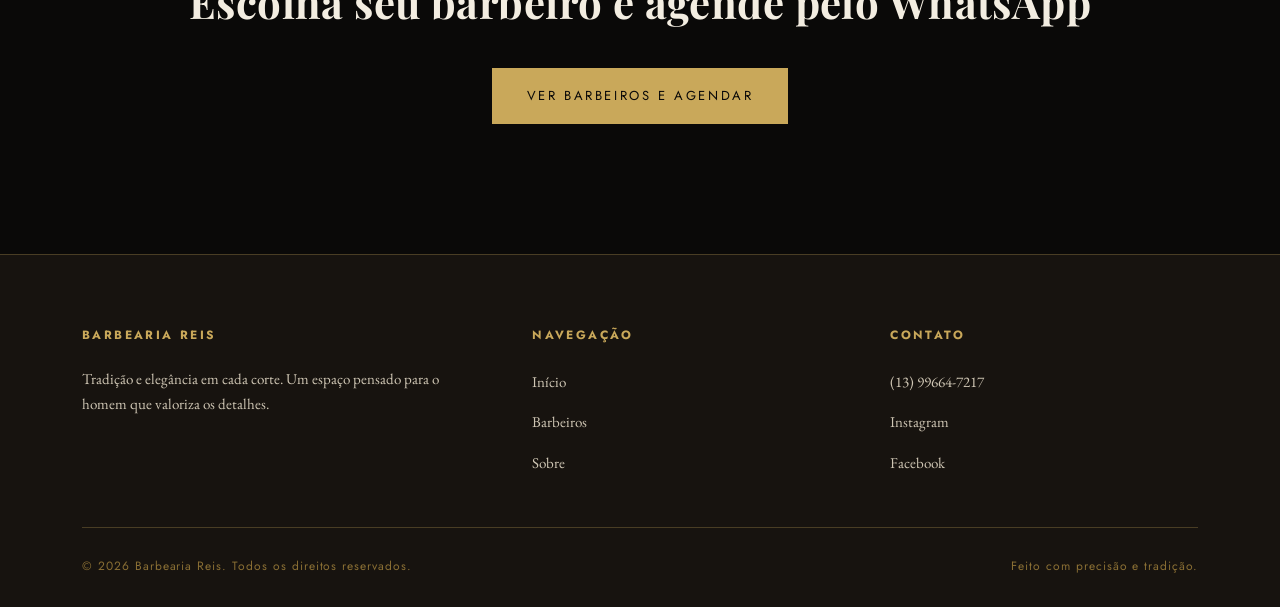
==== commit a53bb3cf: "Adicionando imagem no head" ====
--- a/index.html
+++ b/index.html
@@ -4,6 +4,7 @@
 <meta charset="UTF-8">
 <meta name="viewport" content="width=device-width, initial-scale=1.0">
 <title>Barbearia Reis</title>
+<link rel="icon" type="image/x-icon" href="img/logo.png">
 <meta name="description" content="Barbearia Reis: cortes clássicos, barba na navalha e atendimento premium. Tradição old school com acabamento moderno.">
 <meta name="viewport" content="width=device-width, initial-scale=1.0">
 <link rel="preconnect" href="https://fonts.googleapis.com">
--- a/style.css
+++ b/style.css
@@ -25,6 +25,13 @@
 *, *::before, *::after{ box-sizing: border-box; }
 html{ scroll-behavior: smooth; }
 
+html,
+body{
+    width:100%;
+    min-width:100%;
+    overflow-x:hidden;
+}
+
 body{
   margin: 0;
   background: var(--preto);
@@ -103,7 +110,7 @@
   color: var(--dourado-claro);
   background: transparent;
   cursor: pointer;
-  transition: background 0.35s ease, color 0.35s ease, transform 0.25s ease;
+  transition: 0.35s ease, color 0.35s ease, transform 0.25s ease;
   white-space: nowrap;
 }
 .botao:hover{
@@ -286,6 +293,14 @@
    HERO
    ========================================================= */
 .hero{
+
+    width:100%;
+    min-height:100svh;
+    min-height:100dvh;
+
+}
+
+   .hero{
   min-height: 100vh;
   display:flex;
   align-items:center;
@@ -634,4 +649,273 @@
 
 /* reveal on scroll */
 .revelar{ opacity: 0; transform: translateY(24px); transition: opacity 0.8s ease, transform 0.8s ease; }
-.revelar.visivel{ opacity: 1; transform: translateY(0); }+.revelar.visivel{ opacity: 1; transform: translateY(0); }
+
+/* =========================================================
+   CELULARES (até 576px)
+========================================================= */
+@media (max-width:576px){
+
+  html{
+    font-size:16px;
+  }
+
+  .container{
+    padding:0 20px;
+  }
+
+  /* Topo */
+  .topo-info{
+    display:none;
+  }
+
+  header.cabecalho .container{
+    padding:12px 20px;
+  }
+
+  .logo-cabecalho{
+    height:55px;
+  }
+
+  /* Hero */
+
+  .hero{
+    min-height:100svh;
+    padding:120px 20px 70px;
+  }
+
+  .hero-logo{
+    width:95px;
+    margin-bottom:22px;
+  }
+
+  .hero-titulo{
+    font-size:2.3rem;
+    line-height:1.15;
+  }
+
+  .hero .subtitulo{
+    max-width:100%;
+    font-size:1rem;
+    margin-top:18px;
+  }
+
+  .hero .acoes{
+    width:100%;
+    flex-direction:column;
+    gap:14px;
+    margin-top:30px;
+  }
+
+  .hero .acoes .botao{
+    width:100%;
+    justify-content:center;
+  }
+
+  /* Menu */
+
+  nav.navegacao{
+
+    justify-content:center;
+
+  }
+
+  nav.navegacao ul{
+
+    gap:34px;
+
+  }
+
+  nav.navegacao a{
+
+    font-size:1.1rem;
+
+  }
+
+  .botao-menu{
+
+    width:46px;
+    height:46px;
+
+  }
+
+  /* Seções */
+
+  section{
+
+    padding:80px 0;
+
+  }
+
+  .cabecalho-secao{
+
+    margin-bottom:45px;
+
+  }
+
+  /* Valores */
+
+  .valor{
+
+    padding:0;
+
+  }
+
+  /* Serviços */
+
+  .servico{
+
+    padding:35px 28px;
+
+  }
+
+  /* Grid */
+
+  .duas-colunas{
+
+    gap:35px;
+
+  }
+
+  /* Footer */
+
+  .rodape-baixo{
+
+    flex-direction:column;
+    align-items:center;
+    text-align:center;
+
+  }
+
+}
+
+/* =========================================================
+   CELULARES PEQUENOS (420px)
+========================================================= */
+
+@media (max-width:420px){
+
+.container{
+
+padding:0 16px;
+
+}
+
+/* Header */
+
+.logo-cabecalho{
+
+height:46px;
+
+}
+
+.botao-menu{
+
+width:42px;
+height:42px;
+
+}
+
+/* Hero */
+
+.hero{
+
+padding:105px 16px 60px;
+
+}
+
+.hero-logo{
+
+width:78px;
+
+}
+
+.hero-titulo{
+
+font-size:2rem;
+
+}
+
+.hero .subtitulo{
+
+font-size:.95rem;
+
+}
+
+.hero .acoes{
+
+gap:12px;
+
+}
+
+.botao{
+
+padding:14px 20px;
+
+font-size:12px;
+
+letter-spacing:.15em;
+
+}
+
+/* Títulos */
+
+h2{
+
+font-size:1.8rem;
+
+}
+
+h3{
+
+font-size:1.2rem;
+
+}
+
+/* Cards */
+
+.servico{
+
+padding:28px 22px;
+
+}
+
+.cartao-barbeiro .info{
+
+padding:24px;
+
+}
+
+/* Timeline */
+
+.linha-tempo{
+
+grid-template-columns:60px 1fr;
+
+gap:18px;
+
+}
+
+.marco .ano{
+
+font-size:22px;
+
+}
+
+/* Contato */
+
+.lista-contato li{
+
+gap:12px;
+
+}
+
+/* Footer */
+
+.grade-rodape{
+
+gap:25px;
+
+}
+
+}
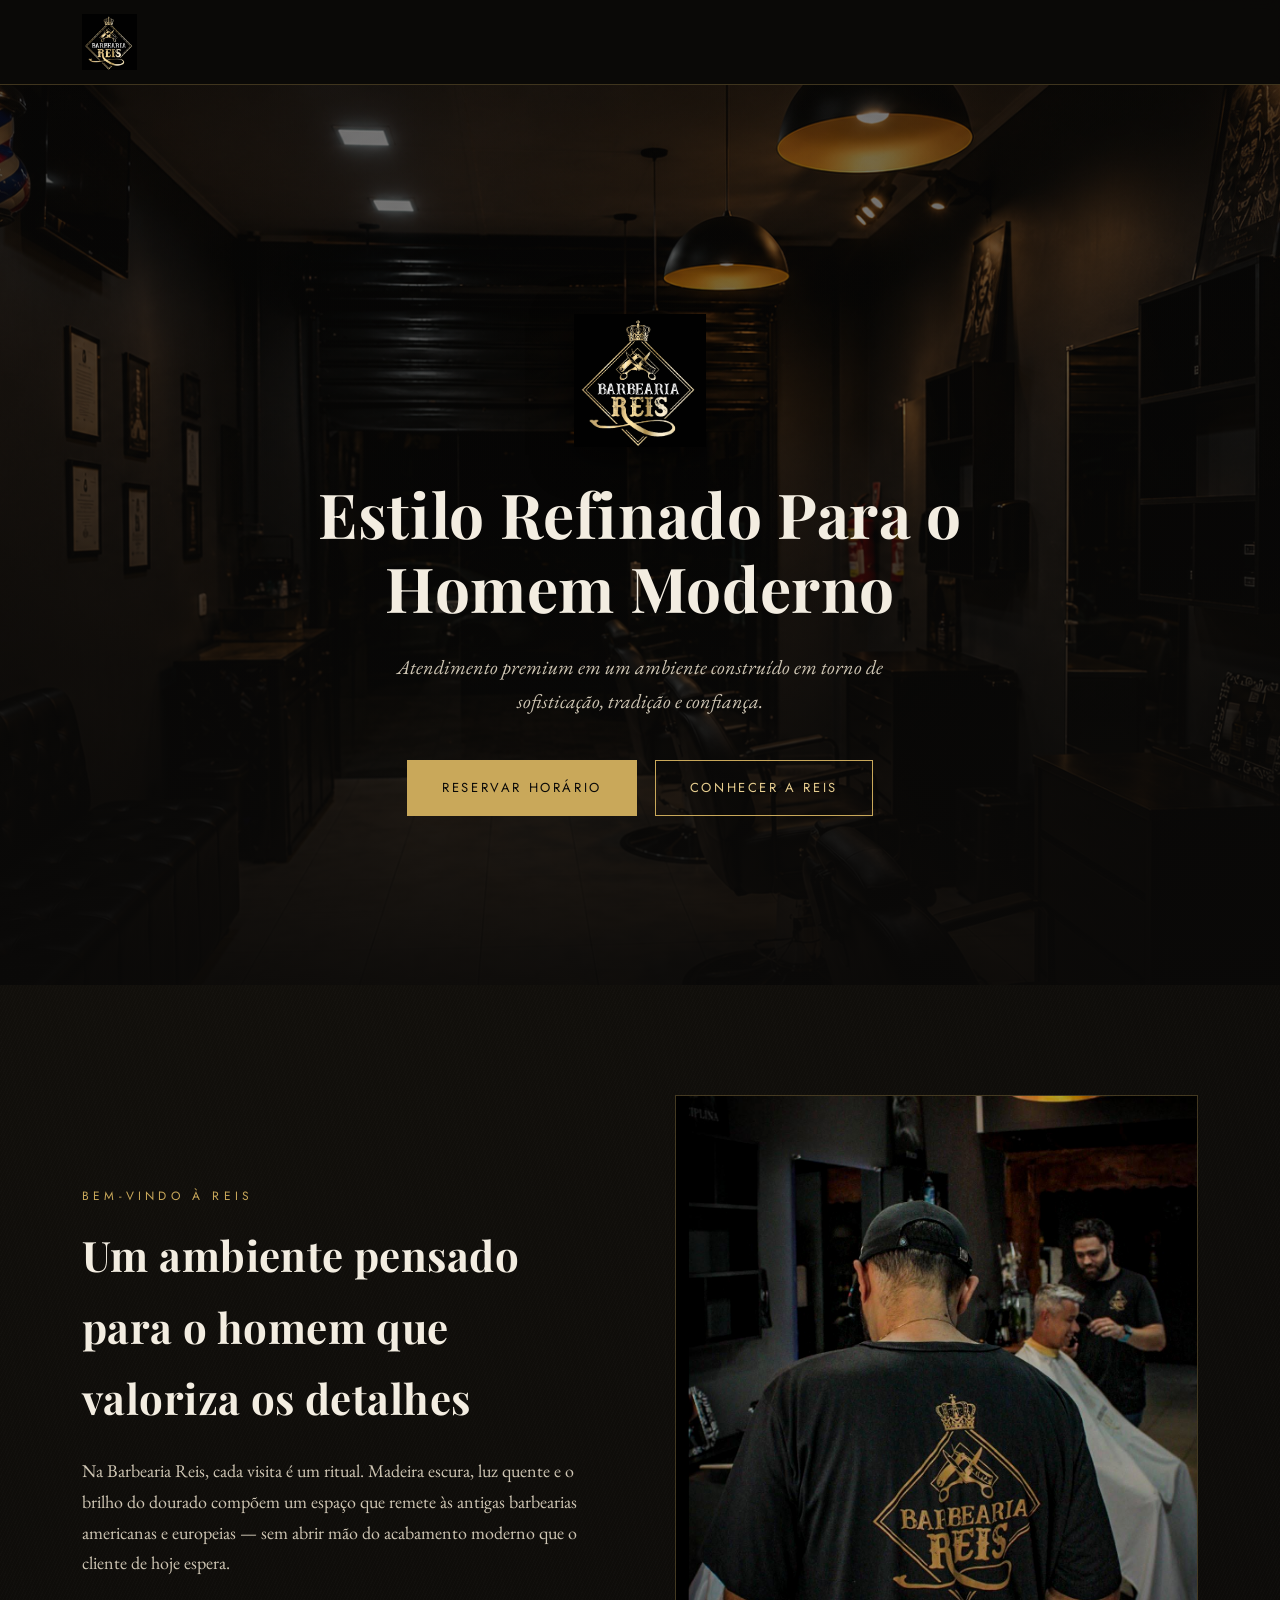
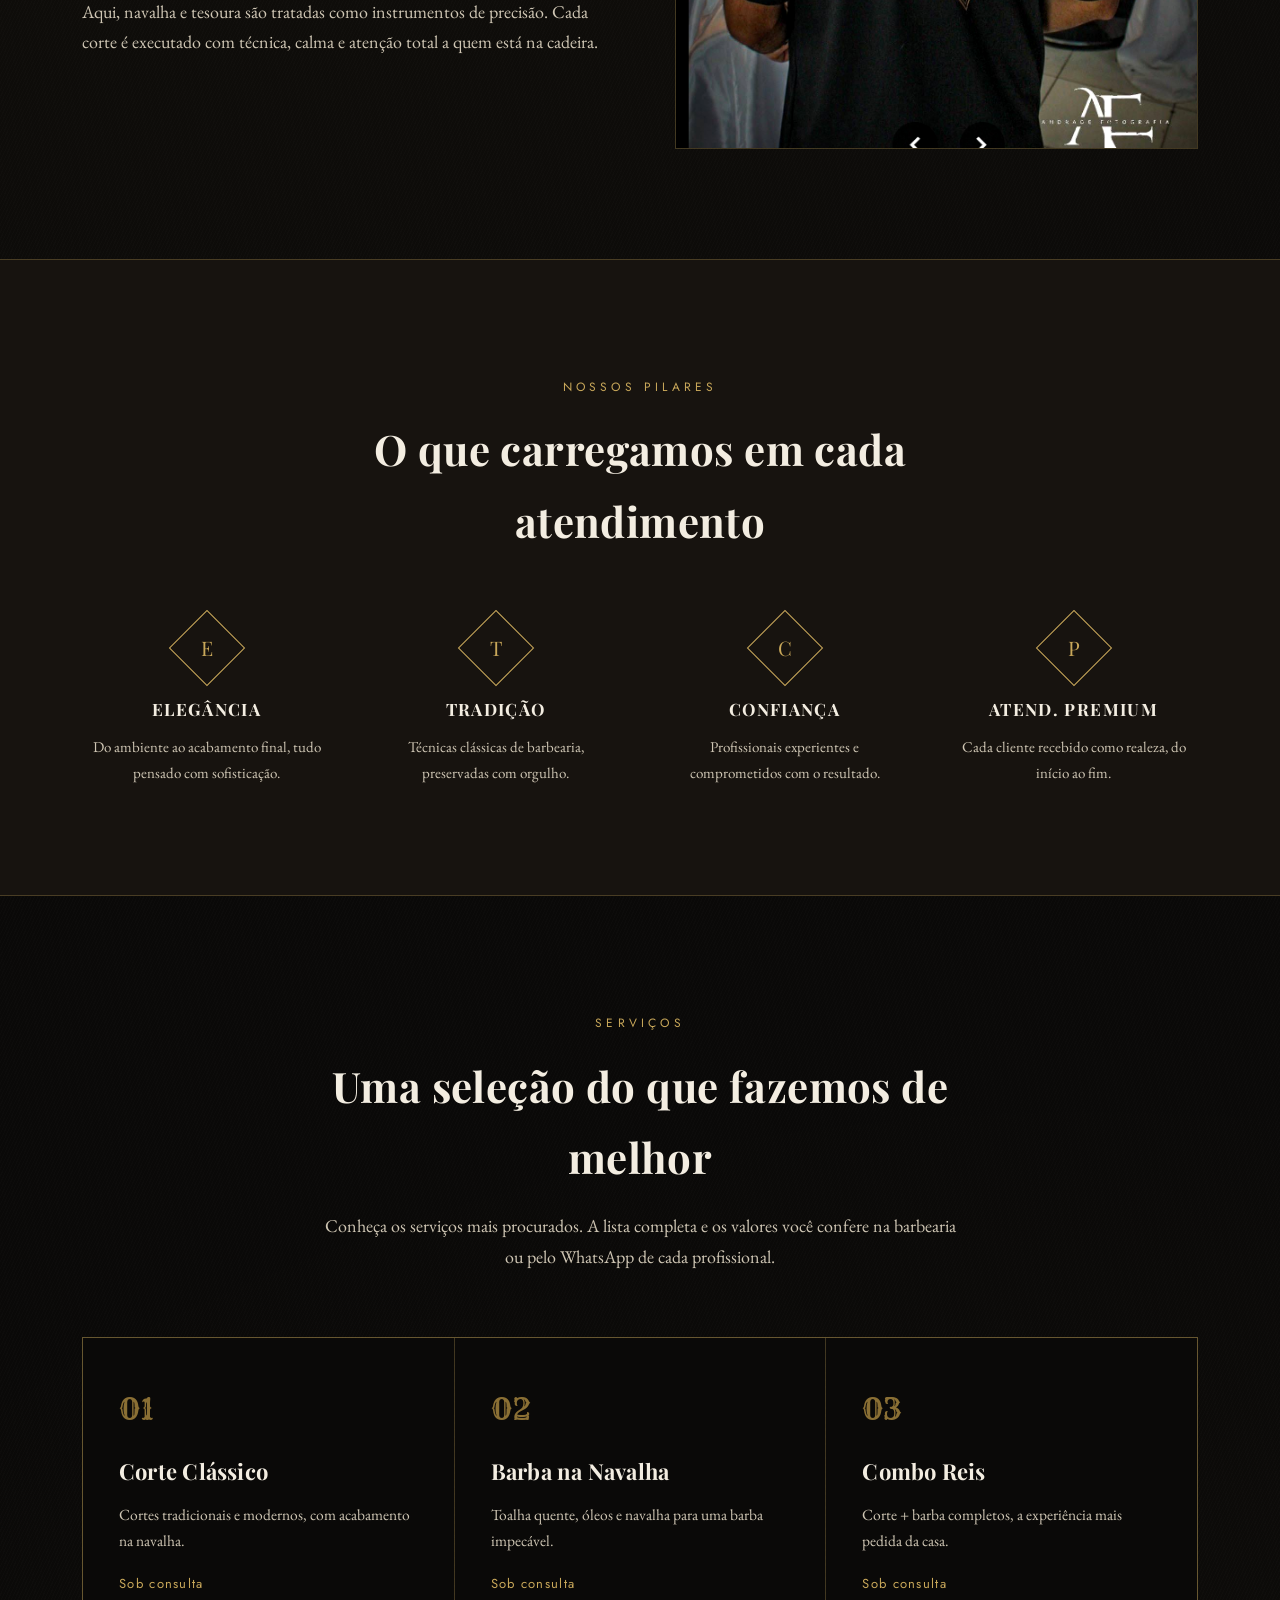
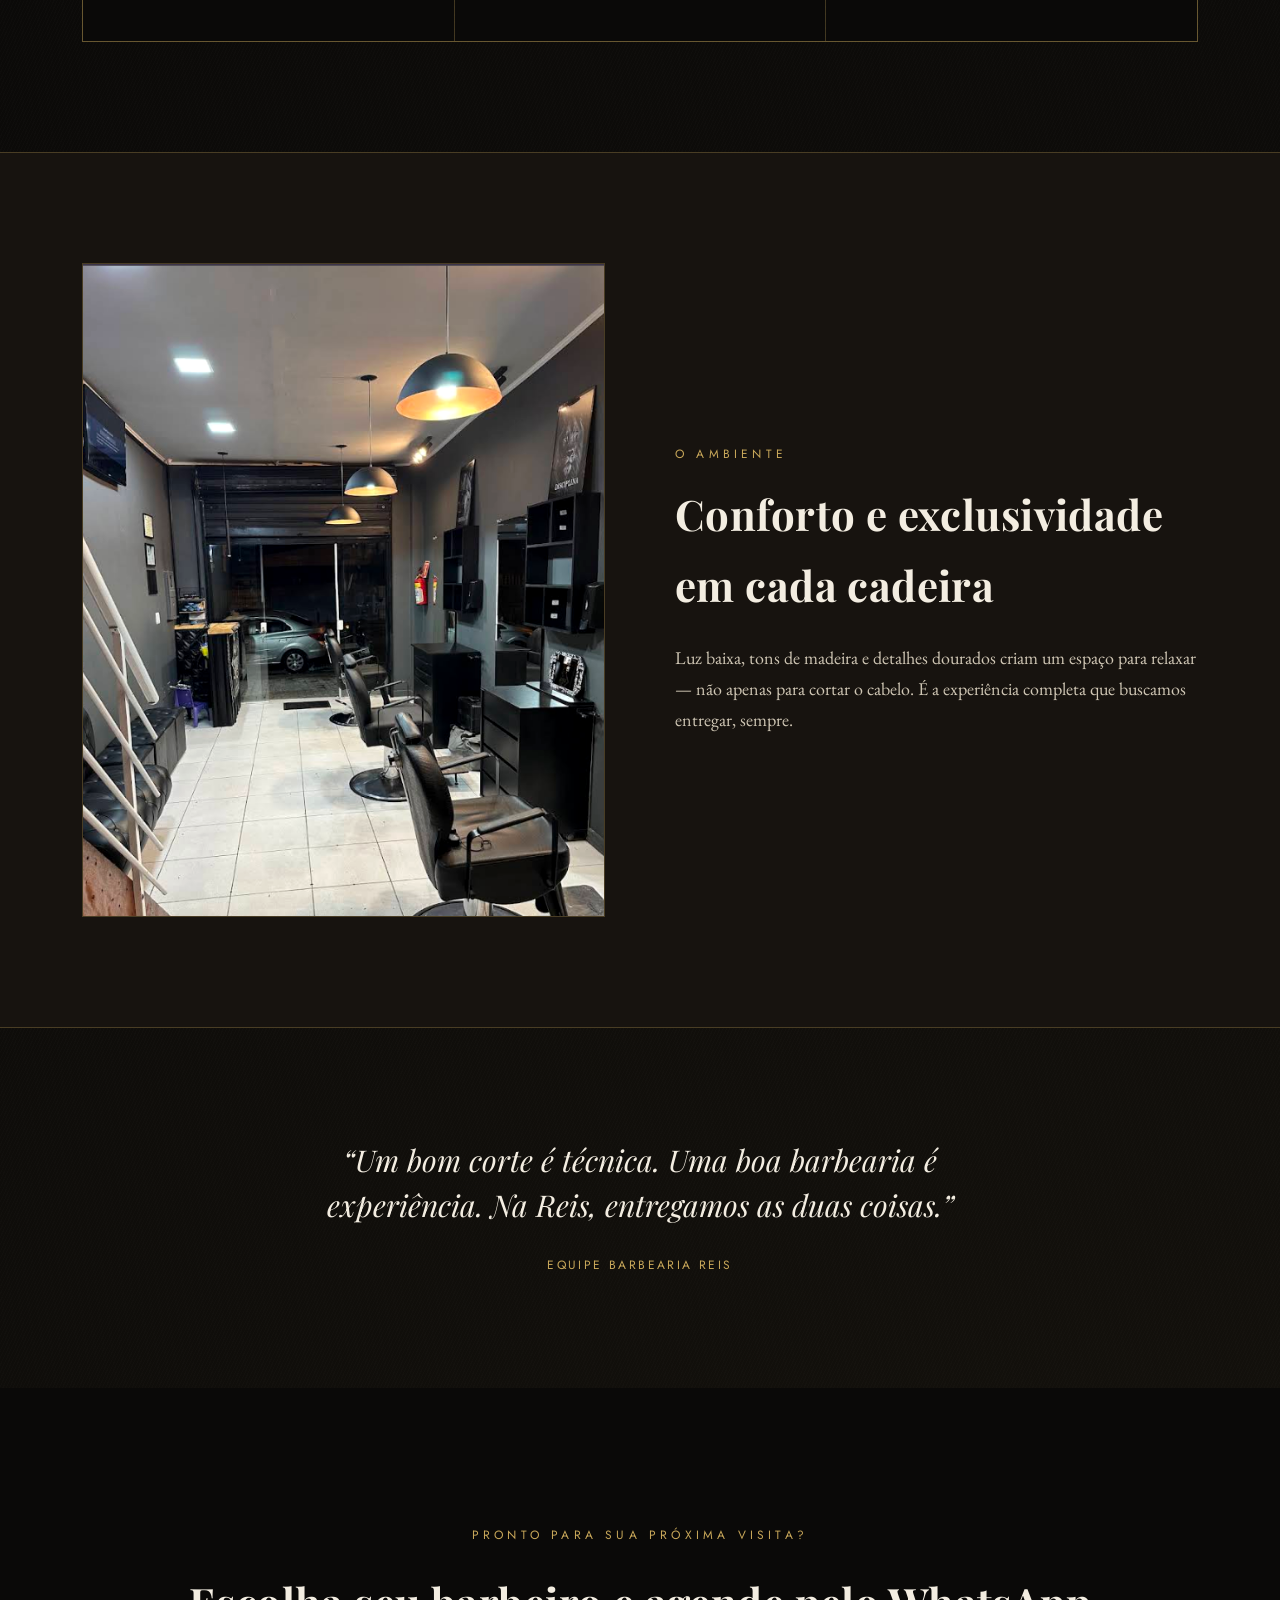
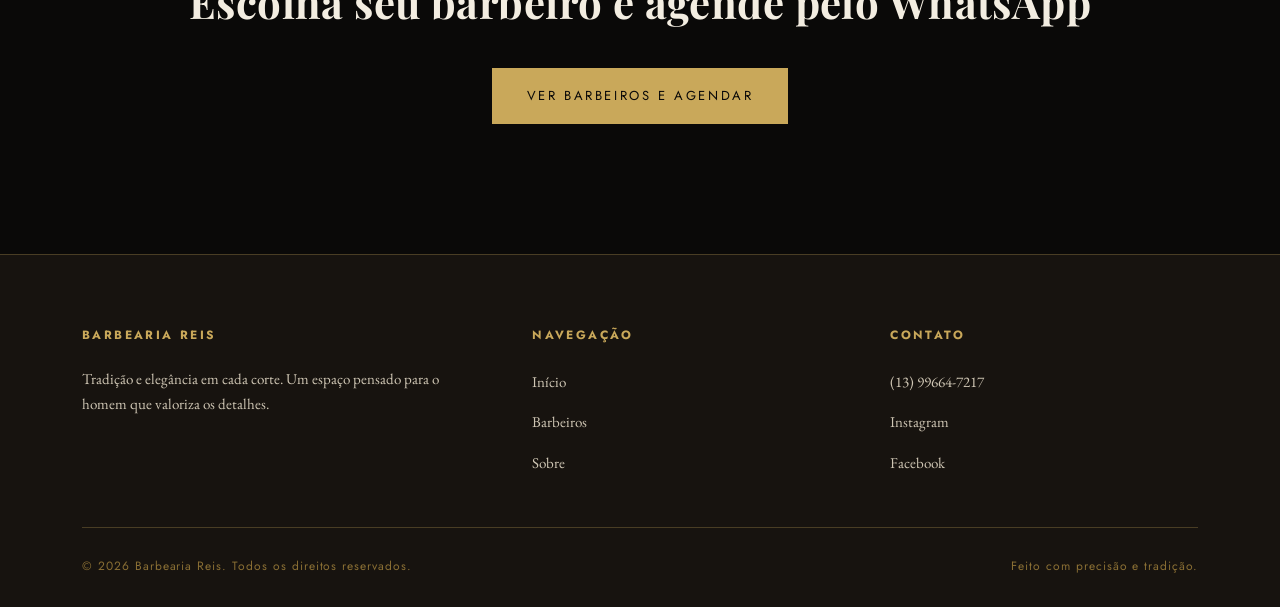
==== commit a23e83ff: "Menu Hambúguer" ====
--- a/index.html
+++ b/index.html
@@ -15,24 +15,33 @@
 
 
 <header class="cabecalho">
-  <div class="container">
-    <a href="index.html" class="marca pequena">
-      <img src="img/logo.png" alt="Barbearia Reis" class="logo-cabecalho">
-    </a>
-
-    <nav class="navegacao">
-      <ul>
+
+    <div class="container">
+
+        <a href="index.html" class="marca pequena">
+            <img src="img/logo.png" class="logo-cabecalho">
+        </a>
+
+        <button class="botao-menu" id="menu-btn" aria-label="Abrir menu" aria-expanded="false">
+            <span></span>
+            <span></span>
+            <span></span>
+        </button>
+
+    </div>
+
+</header>
+
+<nav class="navegacao">
+
+    <ul>
         <li><a href="index.html" class="ativo">Início</a></li>
         <li><a href="barbeiros.html">Barbeiros</a></li>
         <li><a href="sobre.html">Sobre</a></li>
         <li><a href="barbeiros.html">Agendar</a></li>
-      </ul>
-    </nav>
-    <button class="botao-menu" aria-label="Abrir menu">
-      <svg width="18" height="14" viewBox="0 0 18 14" fill="none"><path d="M0 1H18M0 7H18M0 13H18" stroke="currentColor" stroke-width="1.6"/></svg>
-    </button>
-  </div>
-</header>
+    </ul>
+
+</nav>
 
 <!-- HERO -->
 <section class="hero">
@@ -192,5 +201,6 @@
 </footer>
 
 <script src="script.js"></script>
+
 </body>
 </html>
--- a/style.css
+++ b/style.css
@@ -228,6 +228,31 @@
   padding-top: 14px;
   padding-bottom: 14px;
 }
+
+nav.navegacao{
+
+max-height:0;
+
+overflow:hidden;
+
+opacity:0;
+
+visibility:hidden;
+
+transition:.4s;
+
+}
+
+nav.navegacao.aberta{
+
+max-height:500px;
+
+opacity:1;
+
+visibility:visible;
+
+}
+
 nav.navegacao ul{
   list-style: none;
   display: flex;
@@ -259,34 +284,222 @@
 nav.navegacao a.ativo{ color: var(--dourado-claro); }
 
 .botao-menu{
-  display:none;
-  background:none;
-  border: 1px solid var(--dourado);
-  color: var(--dourado);
-  width: 42px;
-  height: 42px;
-  align-items:center;
-  justify-content:center;
-  cursor:pointer;
-}
-
-@media (max-width: 860px){
-  nav.navegacao{
-    position: fixed;
-    inset: 0;
-    top: 0;
-    background: var(--preto);
-    display: flex;
-    align-items: center;
-    justify-content: center;
-    transform: translateY(-110%);
-    transition: transform 0.4s ease;
-    z-index: 49;
-  }
-  nav.navegacao.aberta{ transform: translateY(0); }
-  nav.navegacao ul{ flex-direction: column; text-align:center; gap: 30px; }
-  nav.navegacao a{ font-size: 18px; }
-  .botao-menu{ display:flex; }
+
+display:none;
+
+width:46px;
+height:46px;
+
+background:none;
+
+border:1px solid var(--dourado);
+
+cursor:pointer;
+
+padding:0;
+
+position:relative;
+
+}
+
+.botao-menu span{
+
+position:absolute;
+
+left:11px;
+
+width:22px;
+
+height:2px;
+
+background:var(--dourado);
+
+transition:.35s;
+
+}
+
+.botao-menu span:nth-child(1){
+
+top:14px;
+
+}
+
+.botao-menu span:nth-child(2){
+
+top:21px;
+
+}
+
+.botao-menu span:nth-child(3){
+
+top:28px;
+
+}
+
+.botao-menu.ativo span:nth-child(1){
+
+transform:rotate(45deg);
+
+top:21px;
+
+}
+
+.botao-menu.ativo span:nth-child(2){
+
+opacity:0;
+
+}
+
+.botao-menu.ativo span:nth-child(3){
+
+transform:rotate(-45deg);
+
+top:21px;
+
+}
+
+@media (max-width:860px){
+
+.botao-menu{
+
+display:flex;
+position:relative;
+z-index:1001;
+
+}
+
+/* MENU */
+
+nav.navegacao{
+
+position:fixed;
+
+top:84px;
+left:0;
+right:0;
+
+background:rgba(10,9,8,.97);
+
+backdrop-filter:blur(10px);
+
+border-top:1px solid var(--linha);
+
+overflow:hidden;
+
+max-height:0;
+
+opacity:0;
+
+visibility:hidden;
+
+transition:
+
+max-height .45s ease,
+
+opacity .35s ease,
+
+visibility .35s;
+
+z-index:999;
+
+}
+
+/* MENU ABERTO */
+
+nav.navegacao.aberta{
+
+max-height:500px;
+
+opacity:1;
+
+visibility:visible;
+
+}
+
+/* LINKS */
+
+nav.navegacao ul{
+
+display:flex;
+
+flex-direction:column;
+
+align-items:center;
+
+gap:0;
+
+padding:25px 0;
+
+margin:0;
+
+}
+
+/* CADA LINK */
+
+nav.navegacao li{
+
+width:100%;
+
+opacity:0;
+
+transform:translateY(-20px);
+
+transition:.35s;
+
+}
+
+/* ANIMAÇÃO */
+
+nav.navegacao.aberta li{
+
+opacity:1;
+
+transform:translateY(0);
+
+}
+
+/* DELAY */
+
+nav.navegacao li:nth-child(1){
+
+transition-delay:.05s;
+
+}
+
+nav.navegacao li:nth-child(2){
+
+transition-delay:.12s;
+
+}
+
+nav.navegacao li:nth-child(3){
+
+transition-delay:.19s;
+
+}
+
+nav.navegacao li:nth-child(4){
+
+transition-delay:.26s;
+
+}
+
+nav.navegacao a{
+
+display:block;
+
+padding:18px 0;
+
+width:100%;
+
+text-align:center;
+
+font-size:17px;
+
+letter-spacing:.2em;
+
+}
+
 }
 
 /* =========================================================
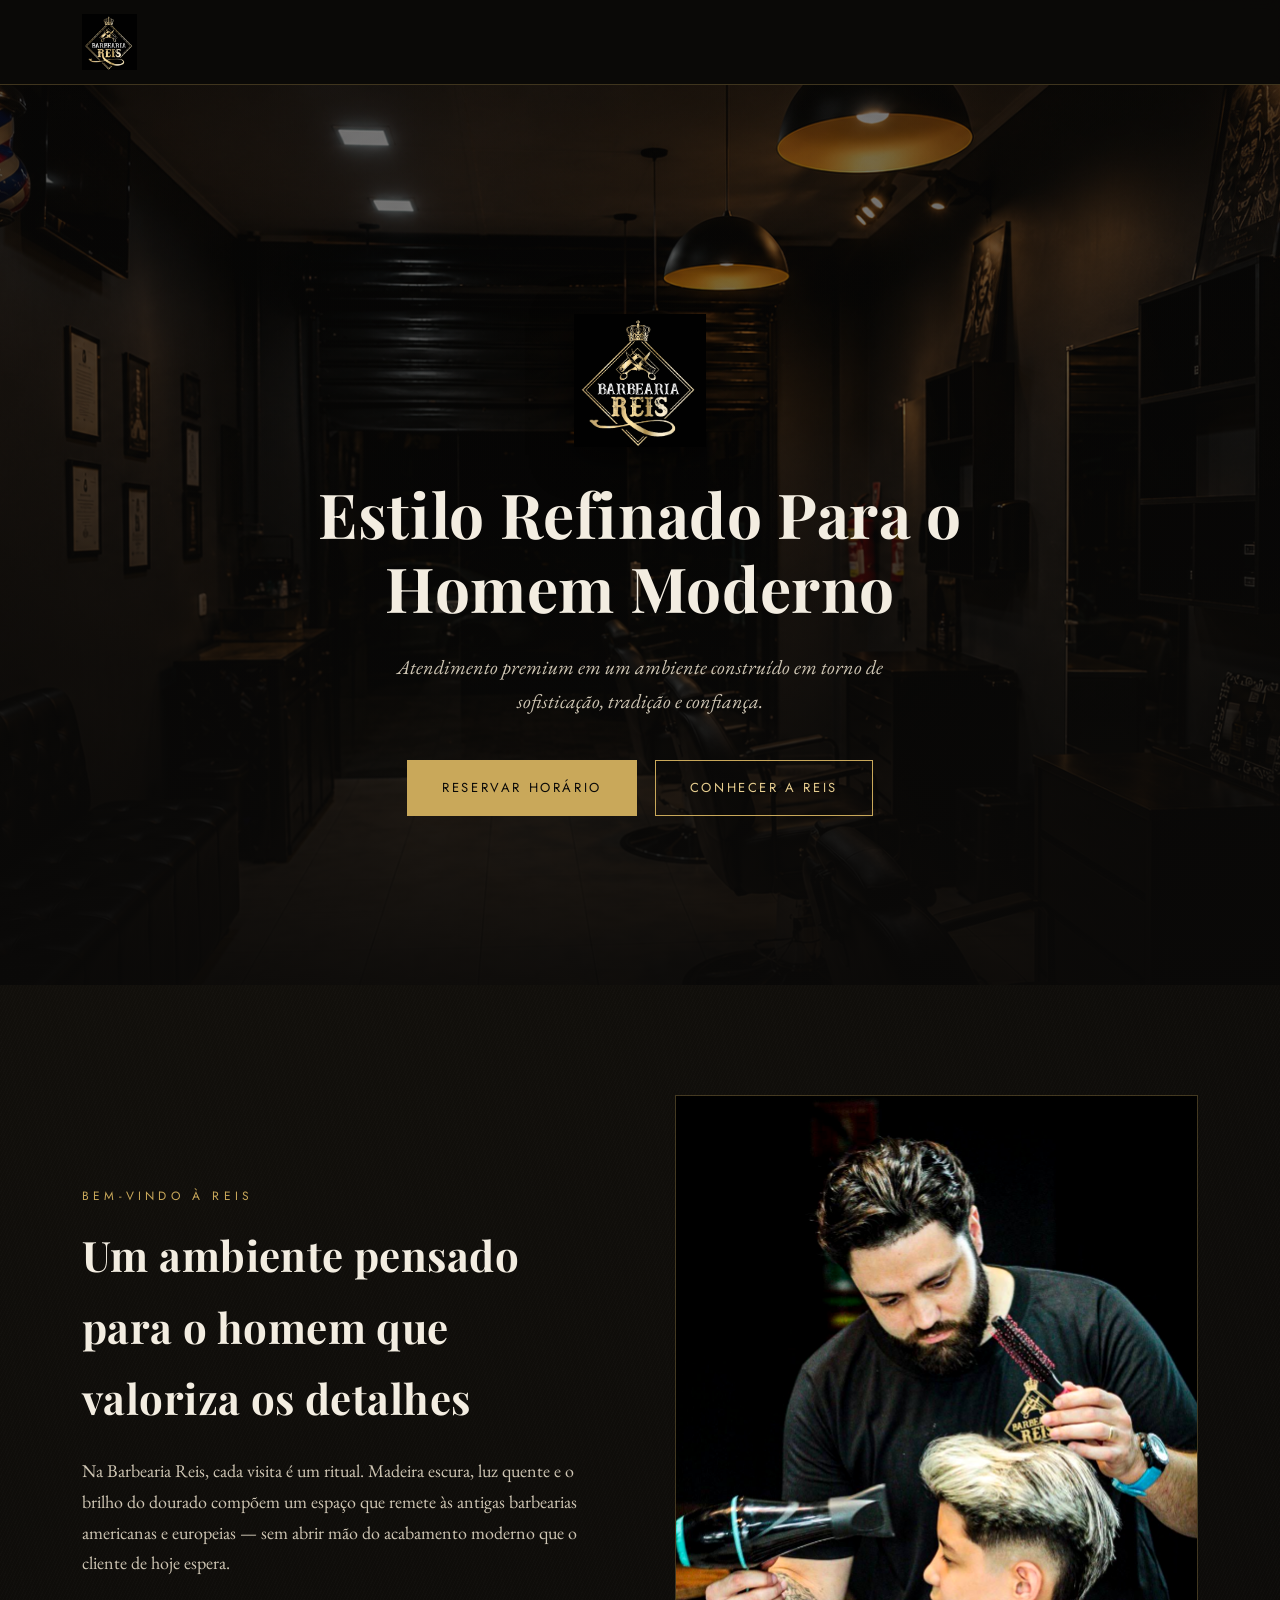
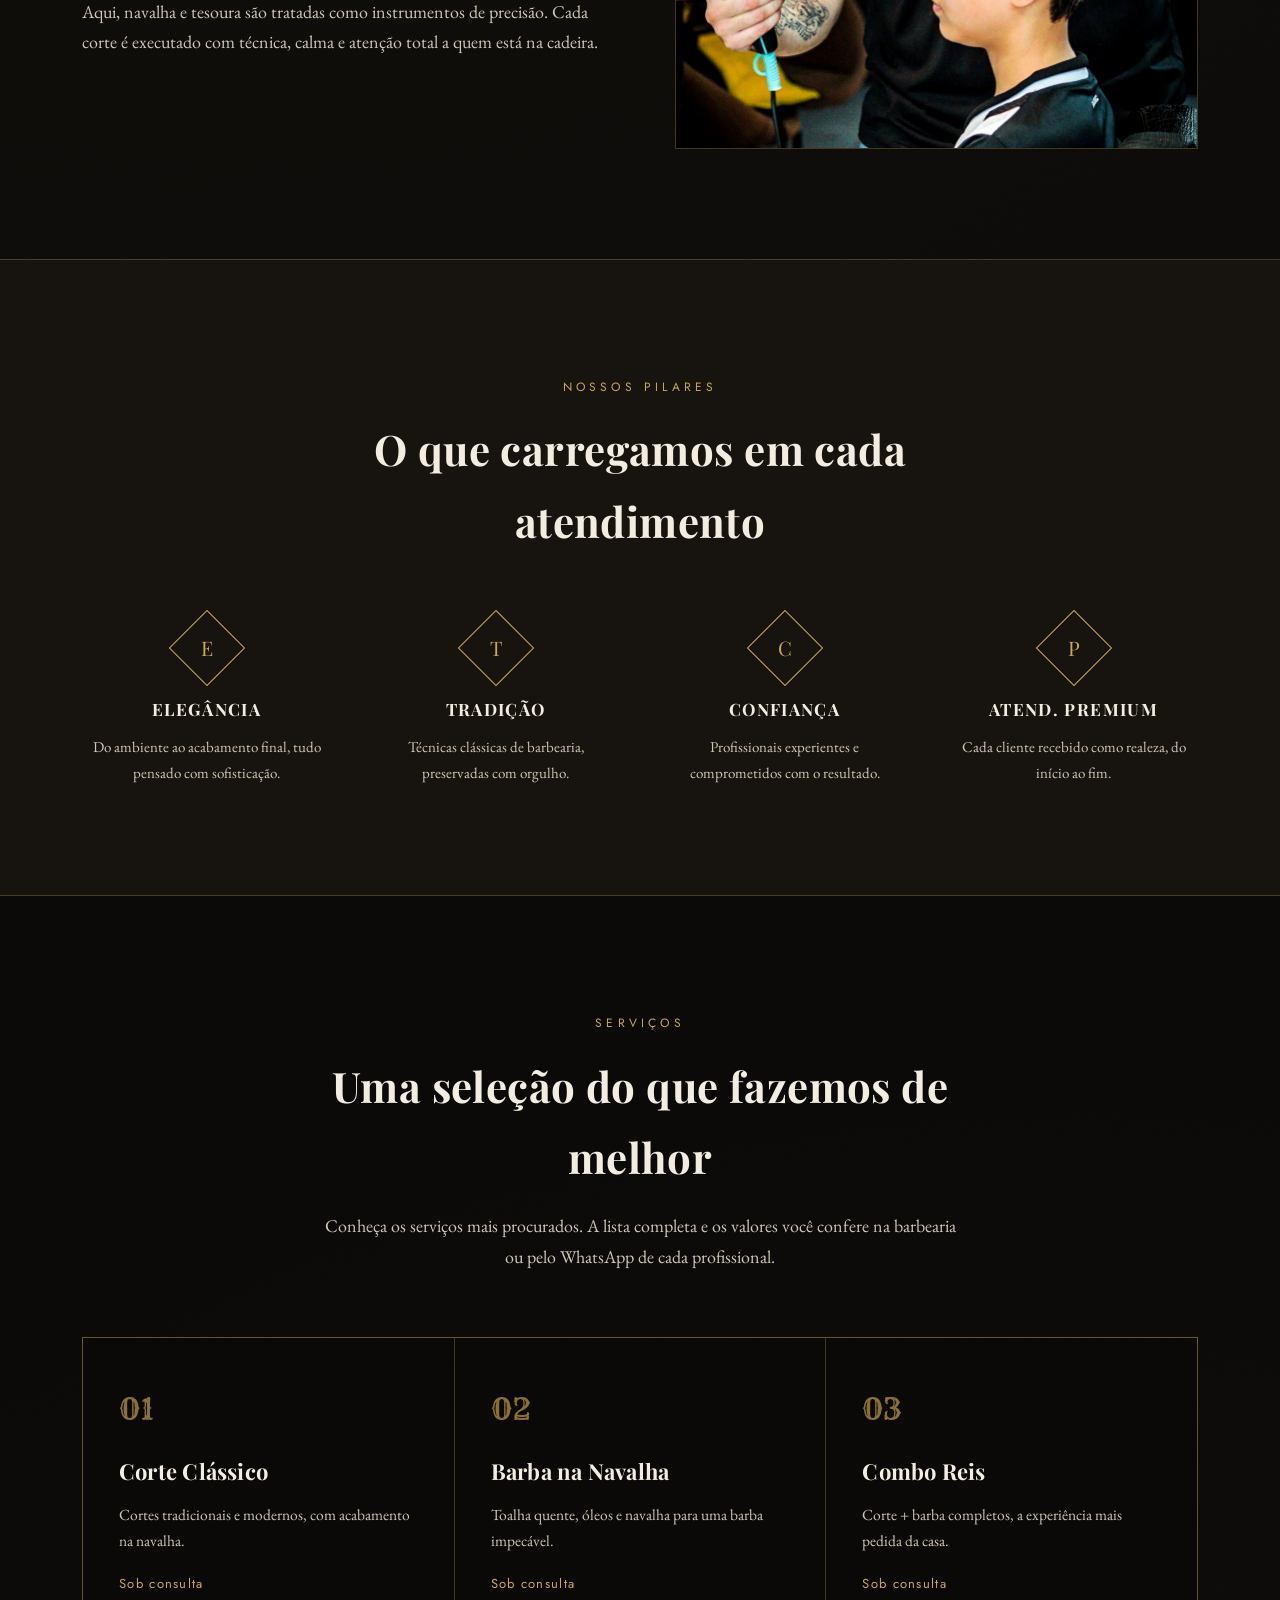
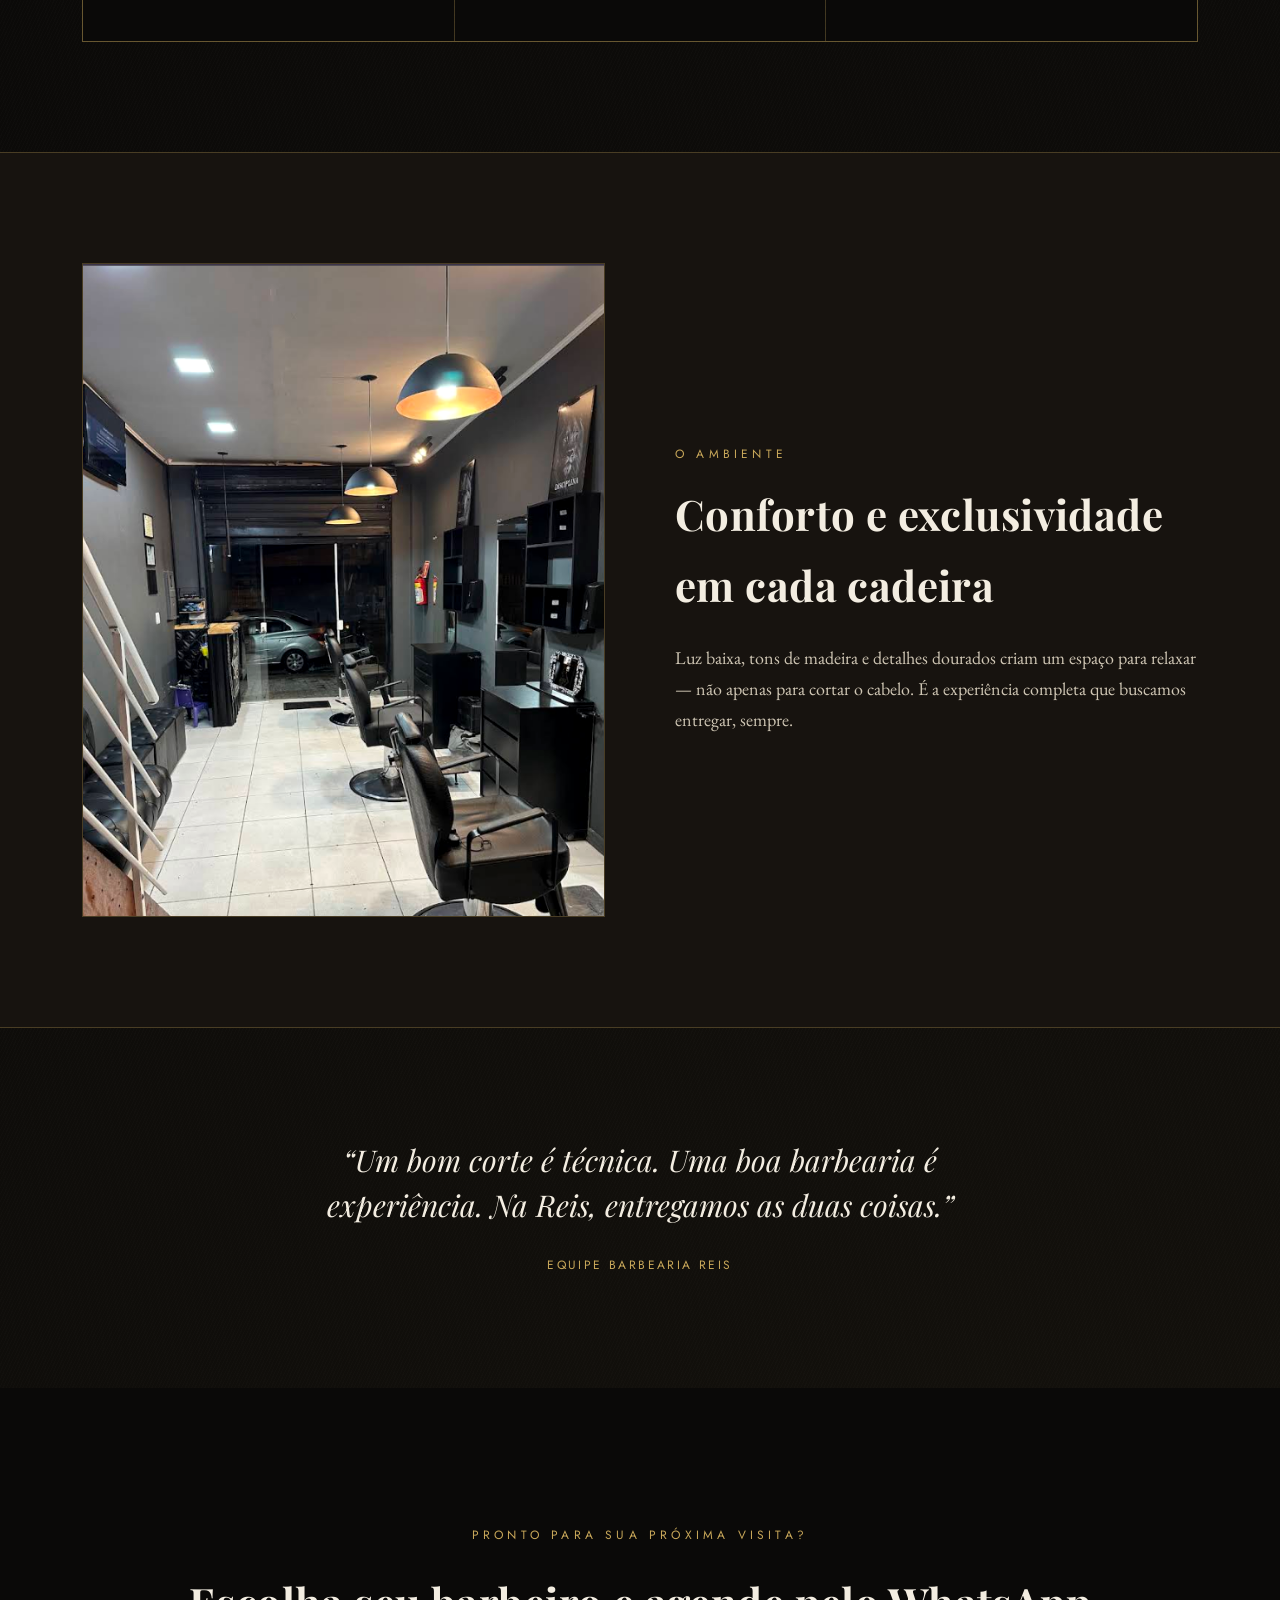
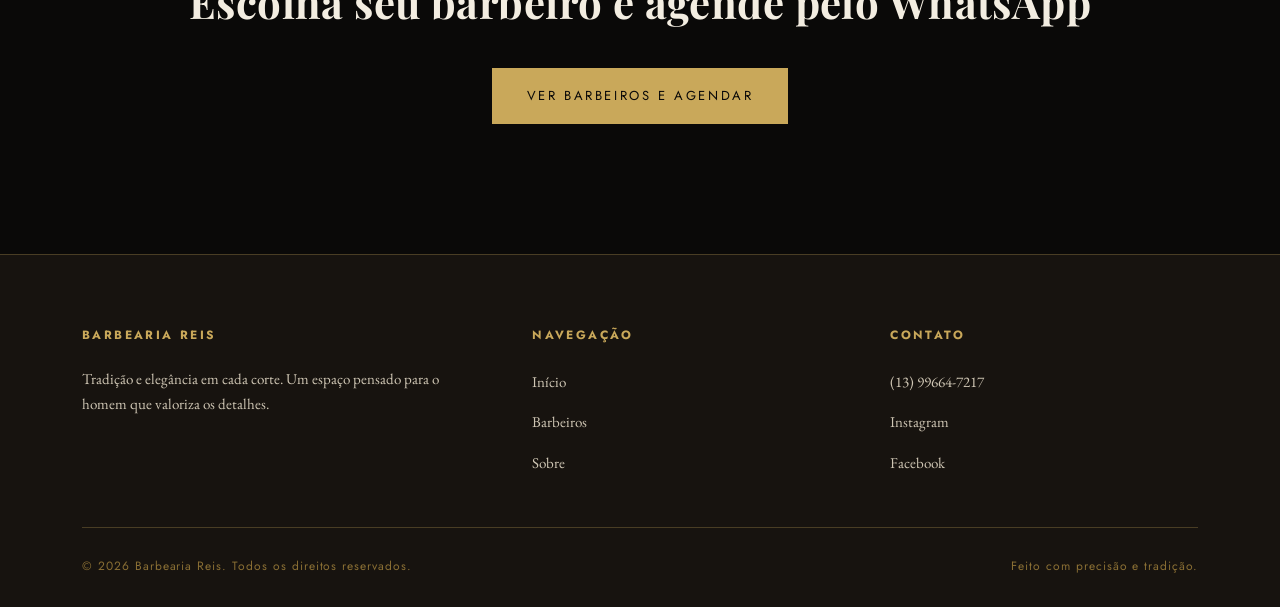
==== commit 44848eb3: "Alterações no HTML: foi trocado fotos e arrumado uma parte do header para mobile" ====
--- a/index.html
+++ b/index.html
@@ -70,7 +70,7 @@
       <p>Aqui, navalha e tesoura são tratadas como instrumentos de precisão. Cada corte é executado com técnica, calma e atenção total a quem está na cadeira.</p>
     </div>
     <div class="foto-real">
-      <img src="img/segundafoto.png" alt="Barbeiro da Barbearia Reis atendendo um cliente">
+      <img src="img/cortandoCabelo.png" alt="Barbeiro da Barbearia Reis atendendo um cliente">
     </div>
   </div>
 </section>
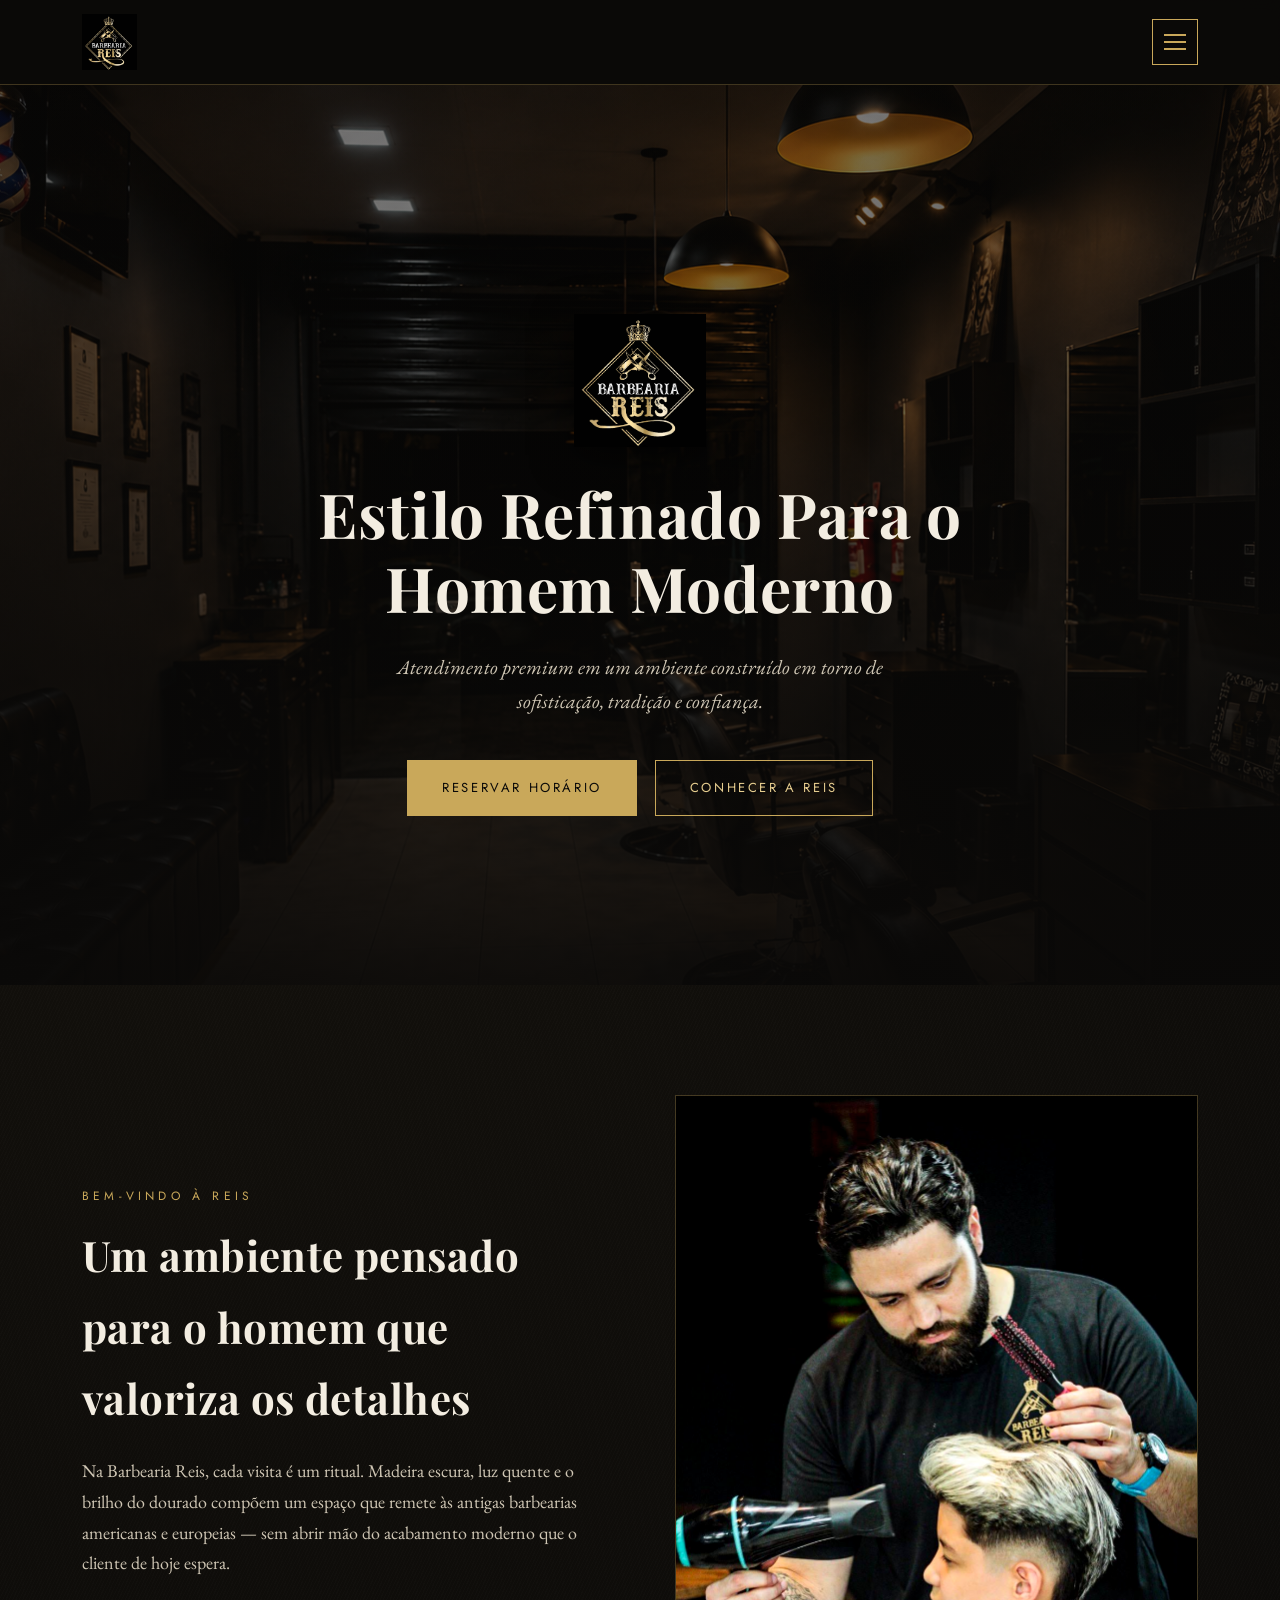
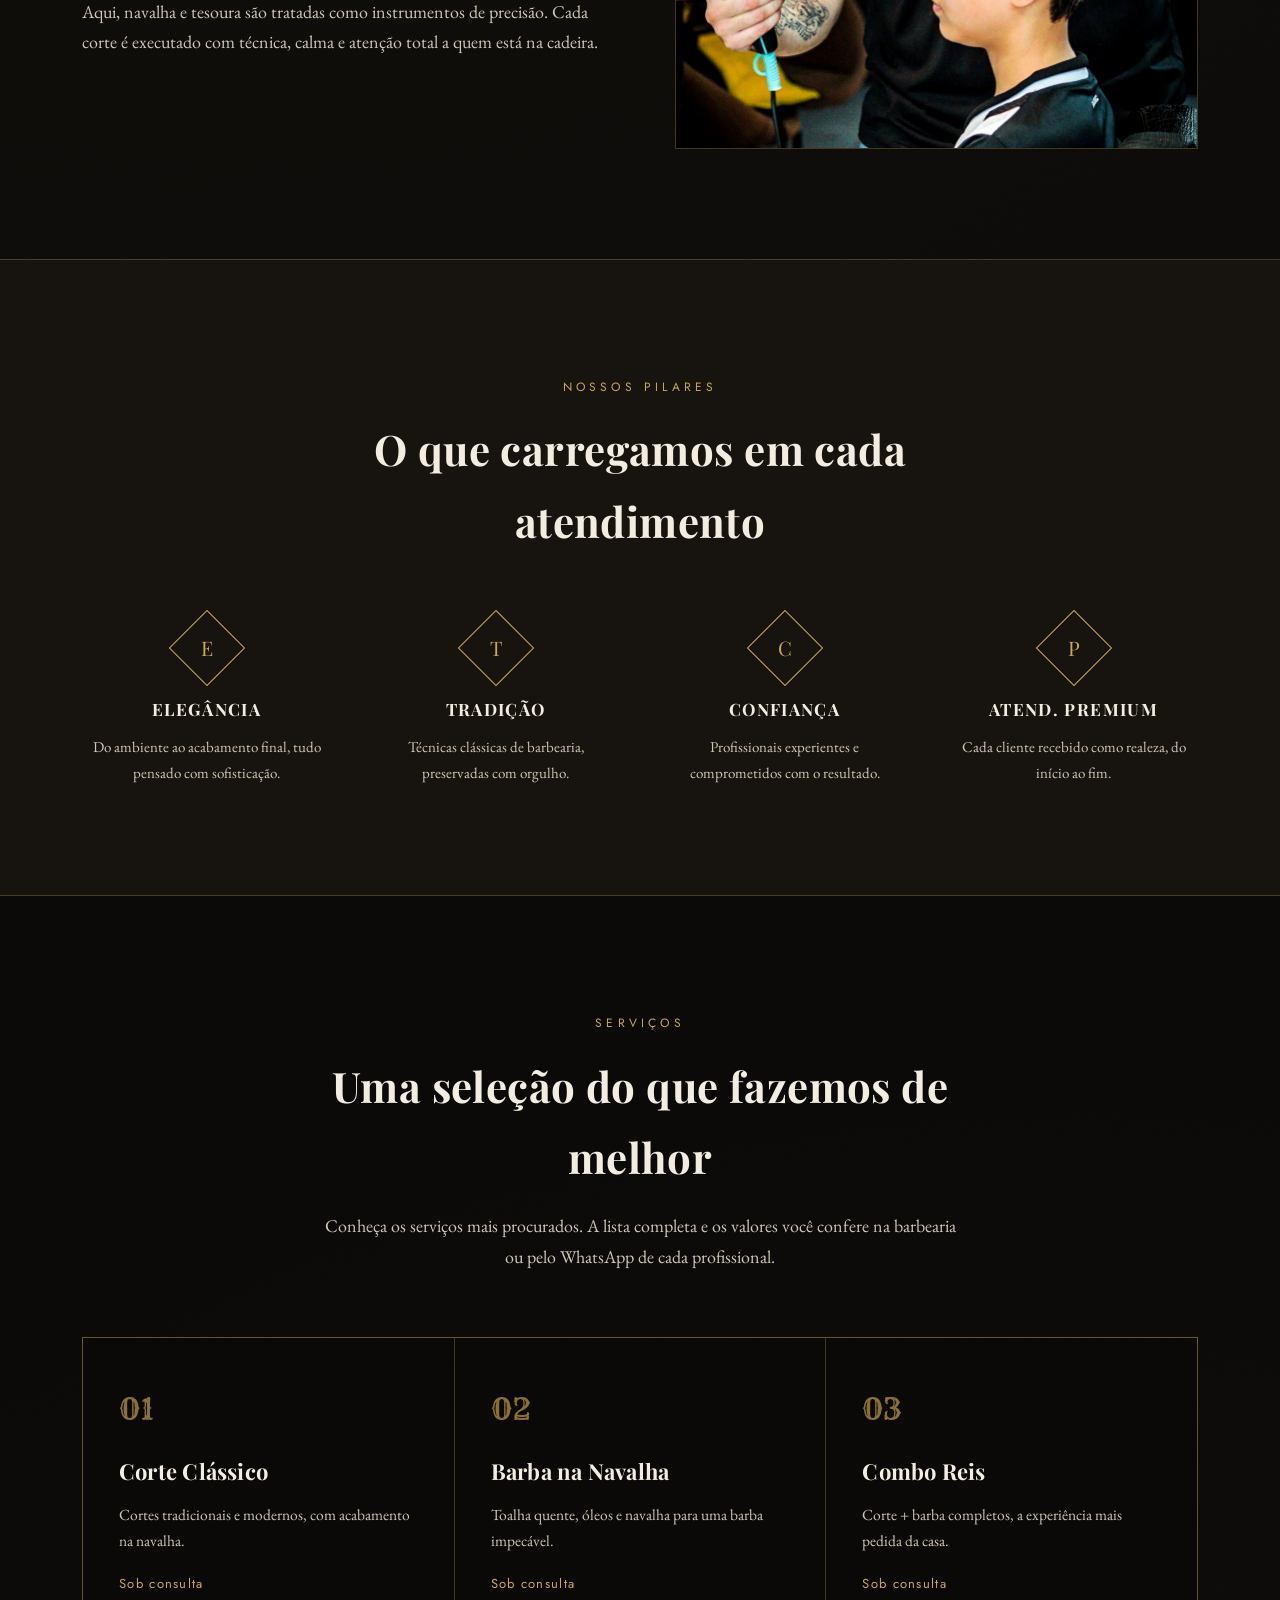
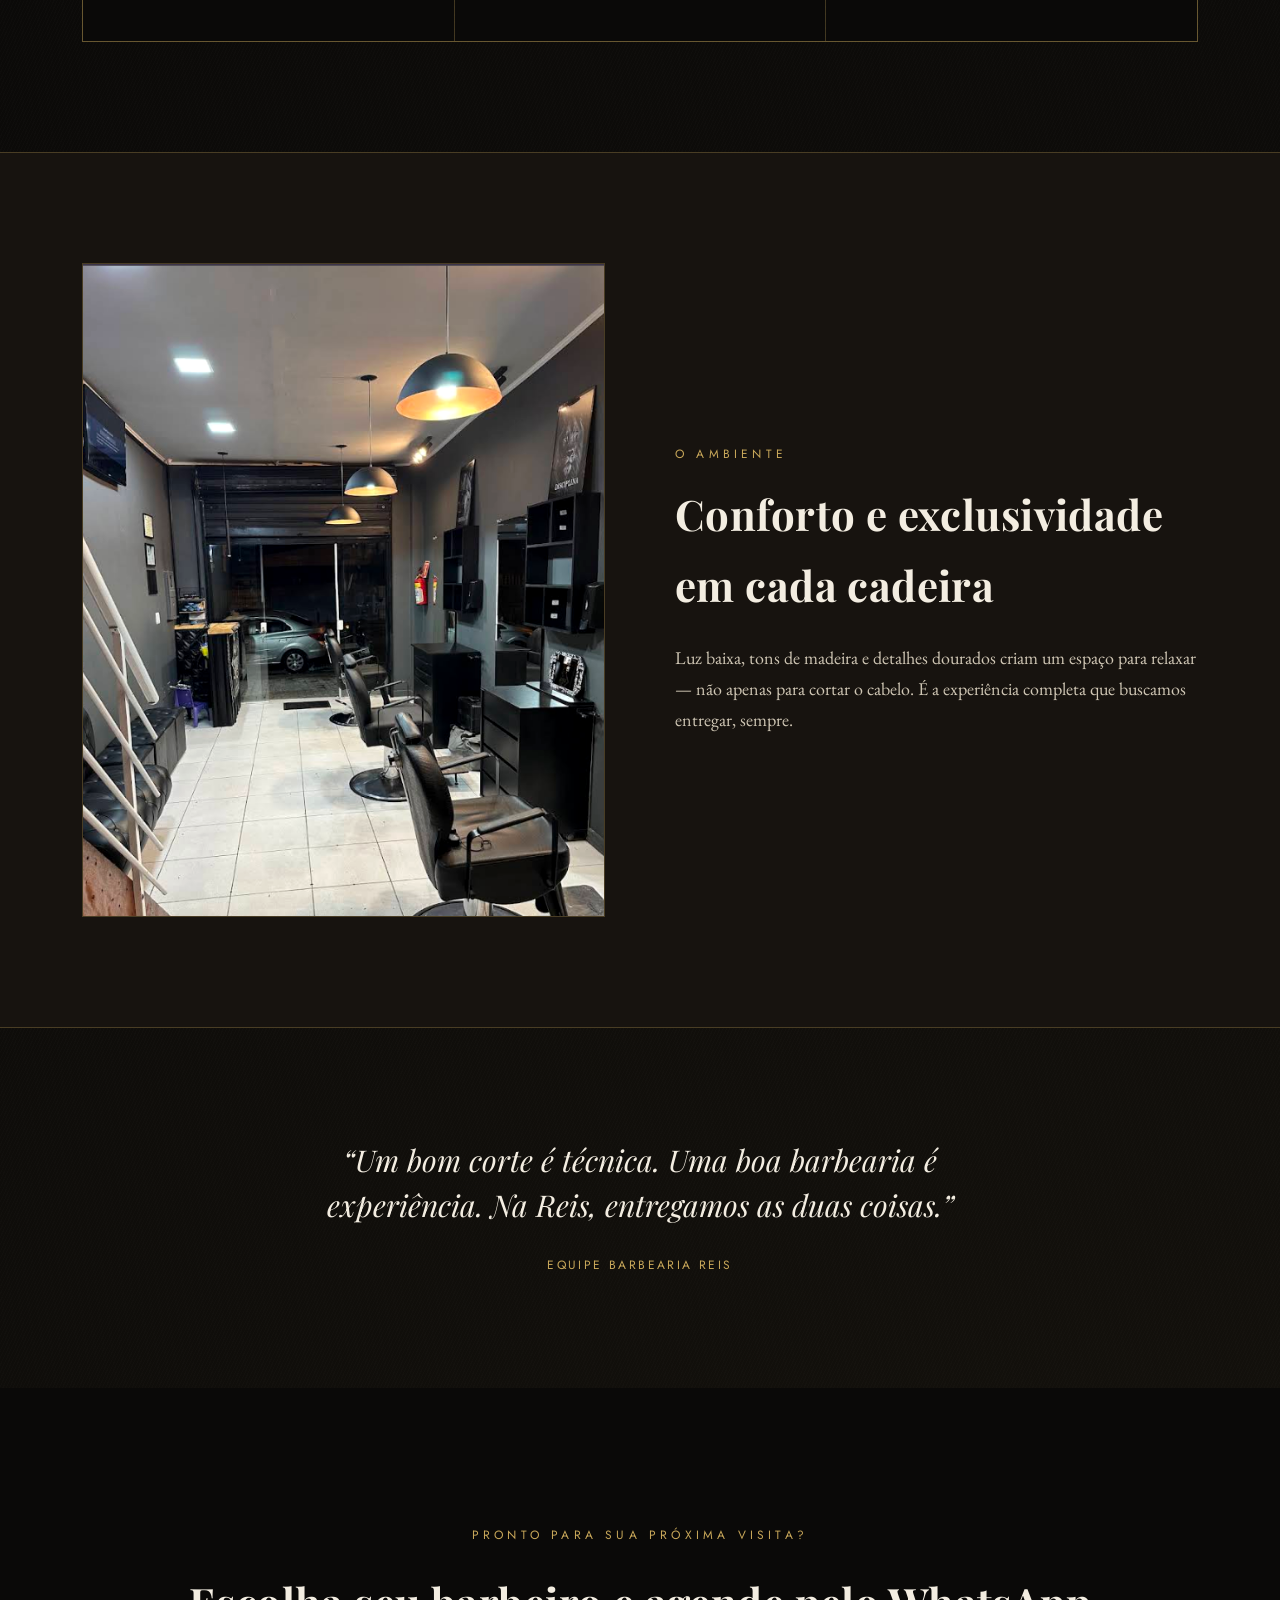
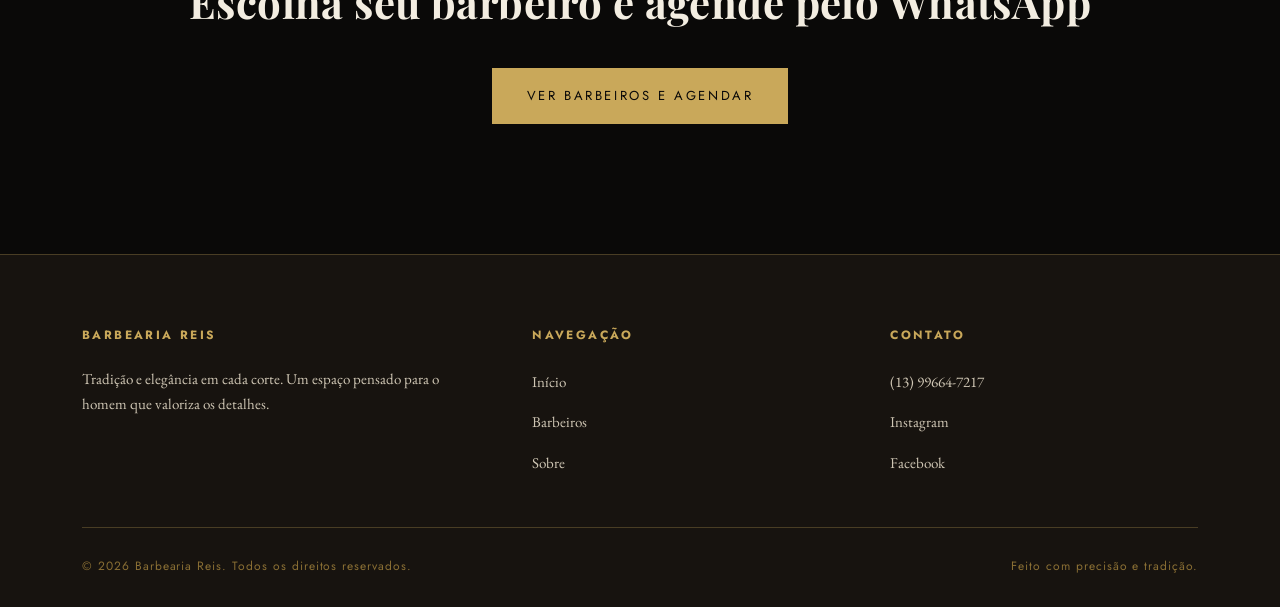
==== commit 6589e0c6: "Modificação no meio de navegação" ====
--- a/index.html
+++ b/index.html
@@ -15,33 +15,29 @@
 
 
 <header class="cabecalho">
-
     <div class="container">
 
         <a href="index.html" class="marca pequena">
-            <img src="img/logo.png" class="logo-cabecalho">
+            <img src="img/logo.png" class="logo-cabecalho" alt="Barbearia Reis">
         </a>
 
-        <button class="botao-menu" id="menu-btn" aria-label="Abrir menu" aria-expanded="false">
+        <nav class="navegacao">
+            <ul>
+                <li><a href="index.html" class="ativo">Início</a></li>
+                <li><a href="barbeiros.html">Barbeiros</a></li>
+                <li><a href="sobre.html">Sobre</a></li>
+                <li><a href="barbeiros.html">Agendar</a></li>
+            </ul>
+        </nav>
+
+        <button class="botao-menu">
             <span></span>
             <span></span>
             <span></span>
         </button>
 
     </div>
-
 </header>
-
-<nav class="navegacao">
-
-    <ul>
-        <li><a href="index.html" class="ativo">Início</a></li>
-        <li><a href="barbeiros.html">Barbeiros</a></li>
-        <li><a href="sobre.html">Sobre</a></li>
-        <li><a href="barbeiros.html">Agendar</a></li>
-    </ul>
-
-</nav>
 
 <!-- HERO -->
 <section class="hero">
--- a/style.css
+++ b/style.css
@@ -232,7 +232,7 @@
 nav.navegacao{
 
 max-height:0;
-
+display: flex;
 overflow:hidden;
 
 opacity:0;
@@ -256,6 +256,7 @@
 nav.navegacao ul{
   list-style: none;
   display: flex;
+  align-items: center;
   gap: 40px;
   margin: 0;
   padding: 0;
@@ -284,9 +285,7 @@
 nav.navegacao a.ativo{ color: var(--dourado-claro); }
 
 .botao-menu{
-
-display:none;
-
+display:flex;
 width:46px;
 height:46px;
 
@@ -372,132 +371,116 @@
 
 nav.navegacao{
 
-position:fixed;
-
-top:84px;
-left:0;
-right:0;
-
-background:rgba(10,9,8,.97);
-
-backdrop-filter:blur(10px);
-
-border-top:1px solid var(--linha);
-
-overflow:hidden;
-
-max-height:0;
+  position:fixed;
+  top:84px;
+  left:0;
+  right:0;
+  background:rgba(10,9,8,.97);
+  backdrop-filter:blur(10px);
+  border-top:1px solid var(--linha);
+  overflow:hidden;
+  max-height:0;
+  opacity:0;
+  visibility:hidden;
+  transition: max-height .4s ease,opacity .35s easevisibility .35s;
+  z-index:999;
+
+}
+
+/* MENU ABERTO */
+
+nav.navegacao.aberta{
+
+max-height:350px;
+
+opacity:1;
+
+visibility:visible;
+
+}
+
+/* LINKS */
+
+nav.navegacao ul{
+
+display:flex;
+width: 100%;
+flex-direction:column;
+
+align-items:center;
+
+gap:0;
+
+padding:25px 0;
+
+margin:0;
+
+}
+
+/* CADA LINK */
+
+nav.navegacao li{
+
+width:100%;
 
 opacity:0;
 
-visibility:hidden;
-
-transition:
-
-max-height .45s ease,
-
-opacity .35s ease,
-
-visibility .35s;
-
-z-index:999;
-
-}
-
-/* MENU ABERTO */
-
-nav.navegacao.aberta{
-
-max-height:500px;
+transform:translateY(-20px);
+
+transition:.35s;
+
+}
+
+/* ANIMAÇÃO */
+
+nav.navegacao.aberta li{
 
 opacity:1;
 
-visibility:visible;
-
-}
-
-/* LINKS */
-
-nav.navegacao ul{
-
-display:flex;
-
-flex-direction:column;
-
-align-items:center;
-
-gap:0;
-
-padding:25px 0;
-
-margin:0;
-
-}
-
-/* CADA LINK */
-
-nav.navegacao li{
+transform:translateY(0);
+
+}
+
+/* DELAY */
+
+nav.navegacao li:nth-child(1){
+
+transition-delay:.05s;
+
+}
+
+nav.navegacao li:nth-child(2){
+
+transition-delay:.12s;
+
+}
+
+nav.navegacao li:nth-child(3){
+
+transition-delay:.19s;
+
+}
+
+nav.navegacao li:nth-child(4){
+
+transition-delay:.26s;
+
+}
+
+nav.navegacao a{
+
+display:block;
+
+padding:22px;
 
 width:100%;
 
-opacity:0;
-
-transform:translateY(-20px);
-
-transition:.35s;
-
-}
-
-/* ANIMAÇÃO */
-
-nav.navegacao.aberta li{
-
-opacity:1;
-
-transform:translateY(0);
-
-}
-
-/* DELAY */
-
-nav.navegacao li:nth-child(1){
-
-transition-delay:.05s;
-
-}
-
-nav.navegacao li:nth-child(2){
-
-transition-delay:.12s;
-
-}
-
-nav.navegacao li:nth-child(3){
-
-transition-delay:.19s;
-
-}
-
-nav.navegacao li:nth-child(4){
-
-transition-delay:.26s;
-
-}
-
-nav.navegacao a{
-
-display:block;
-
-padding:18px 0;
-
-width:100%;
-
 text-align:center;
 
 font-size:17px;
 
 letter-spacing:.2em;
-
+border-bottom:1px solid rgba(201,168,90,.15);
 }
 
 }
